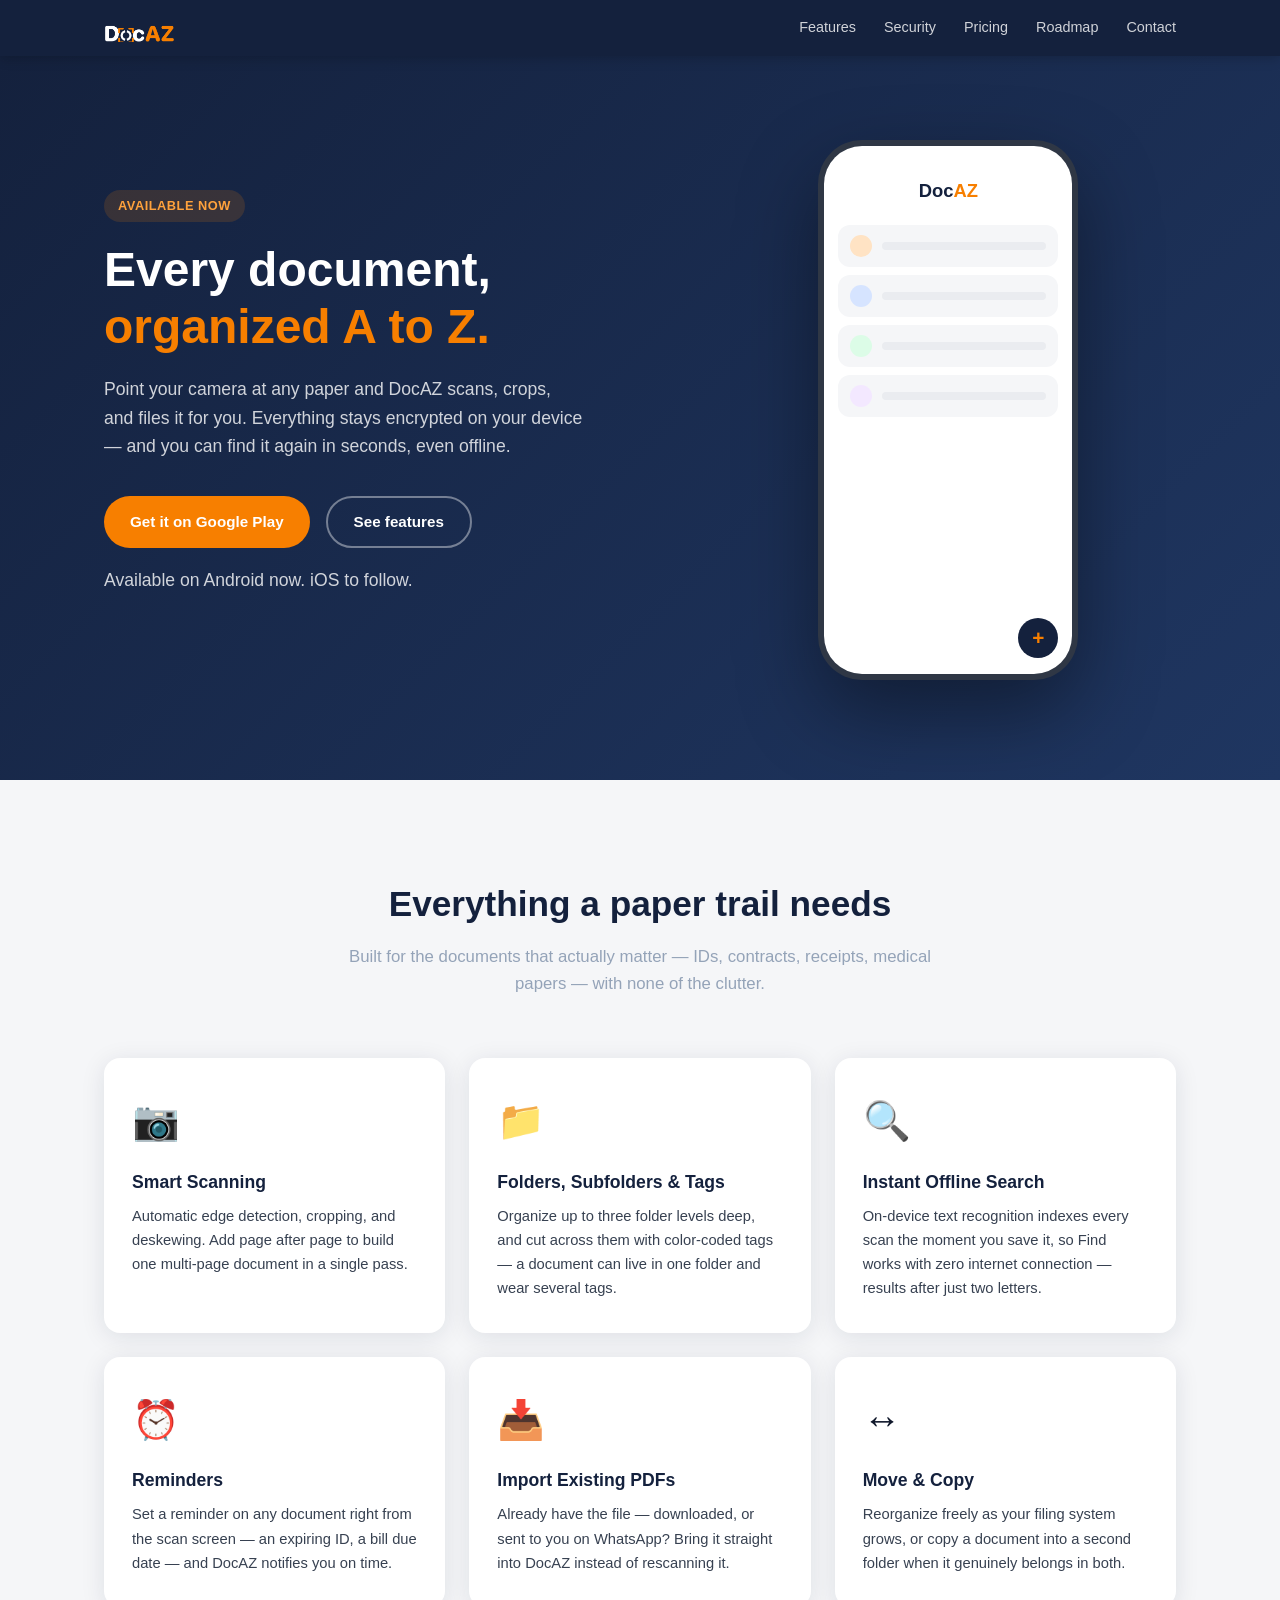
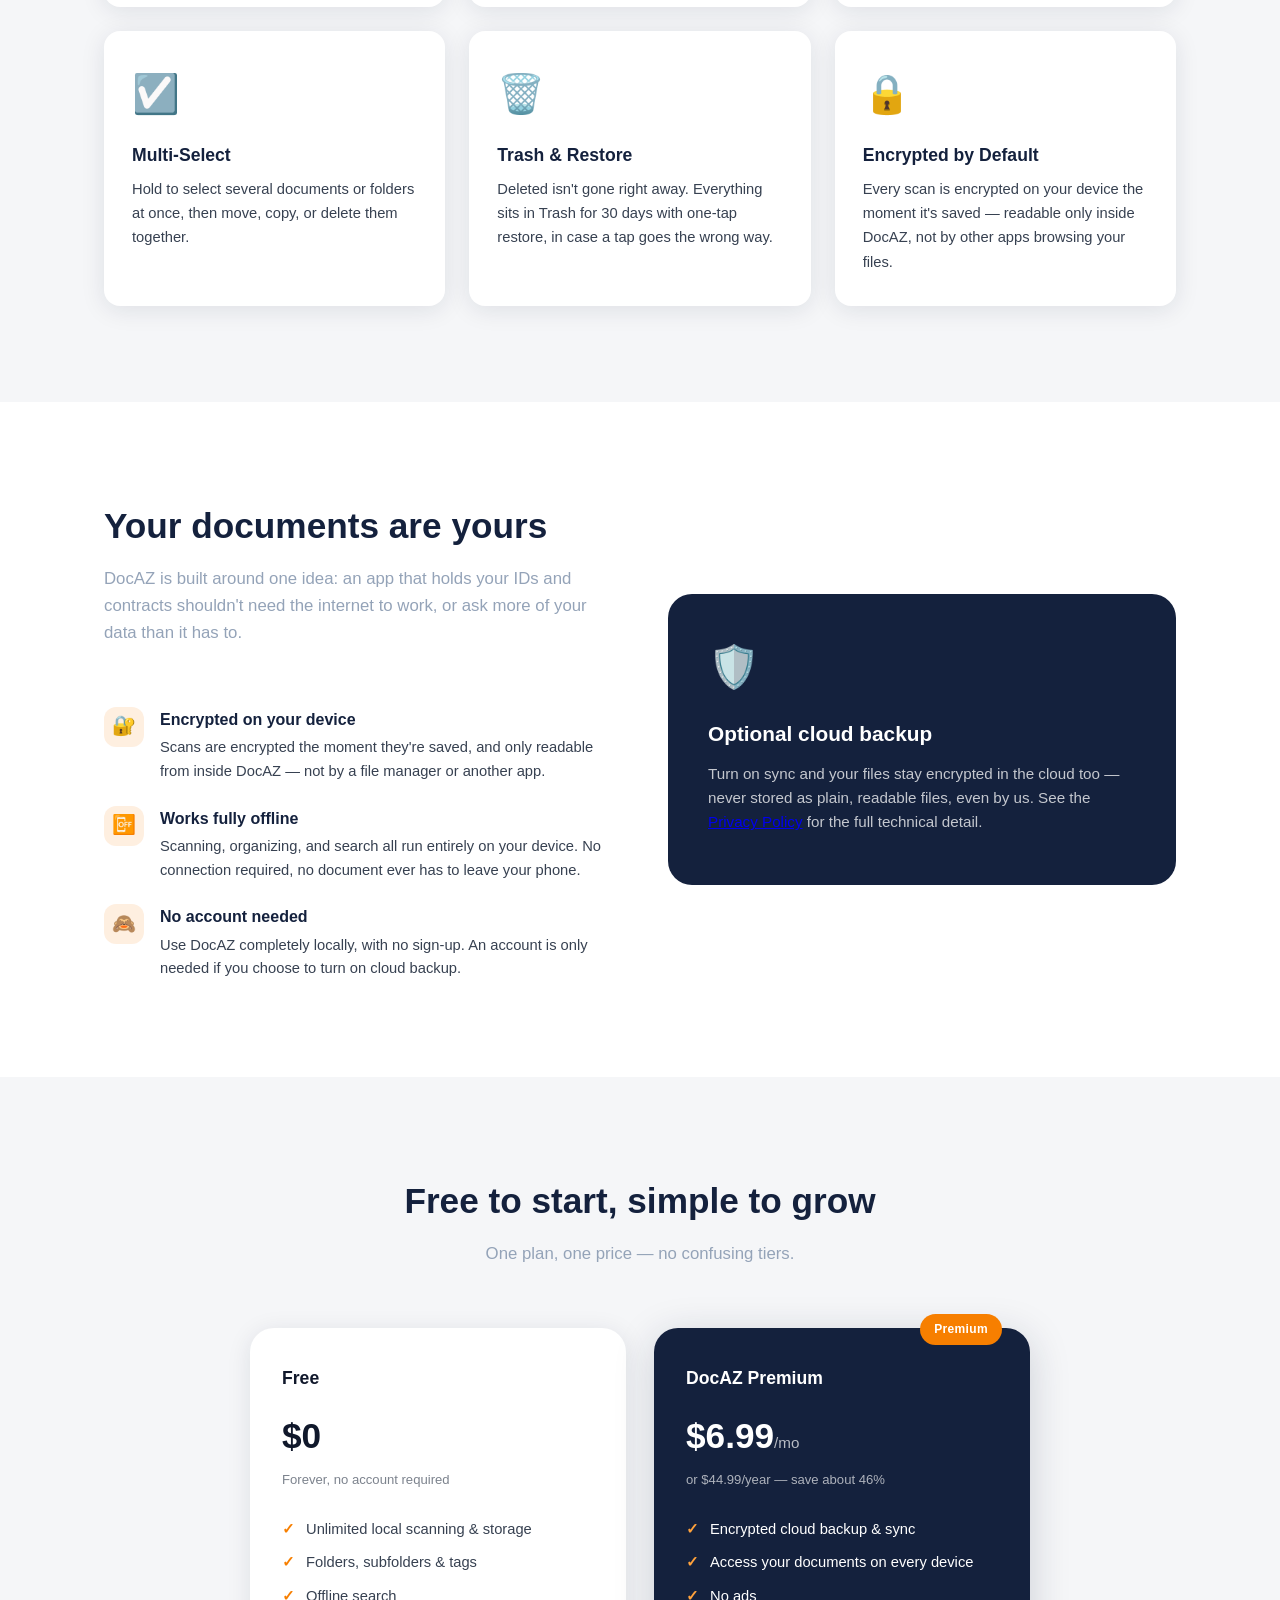
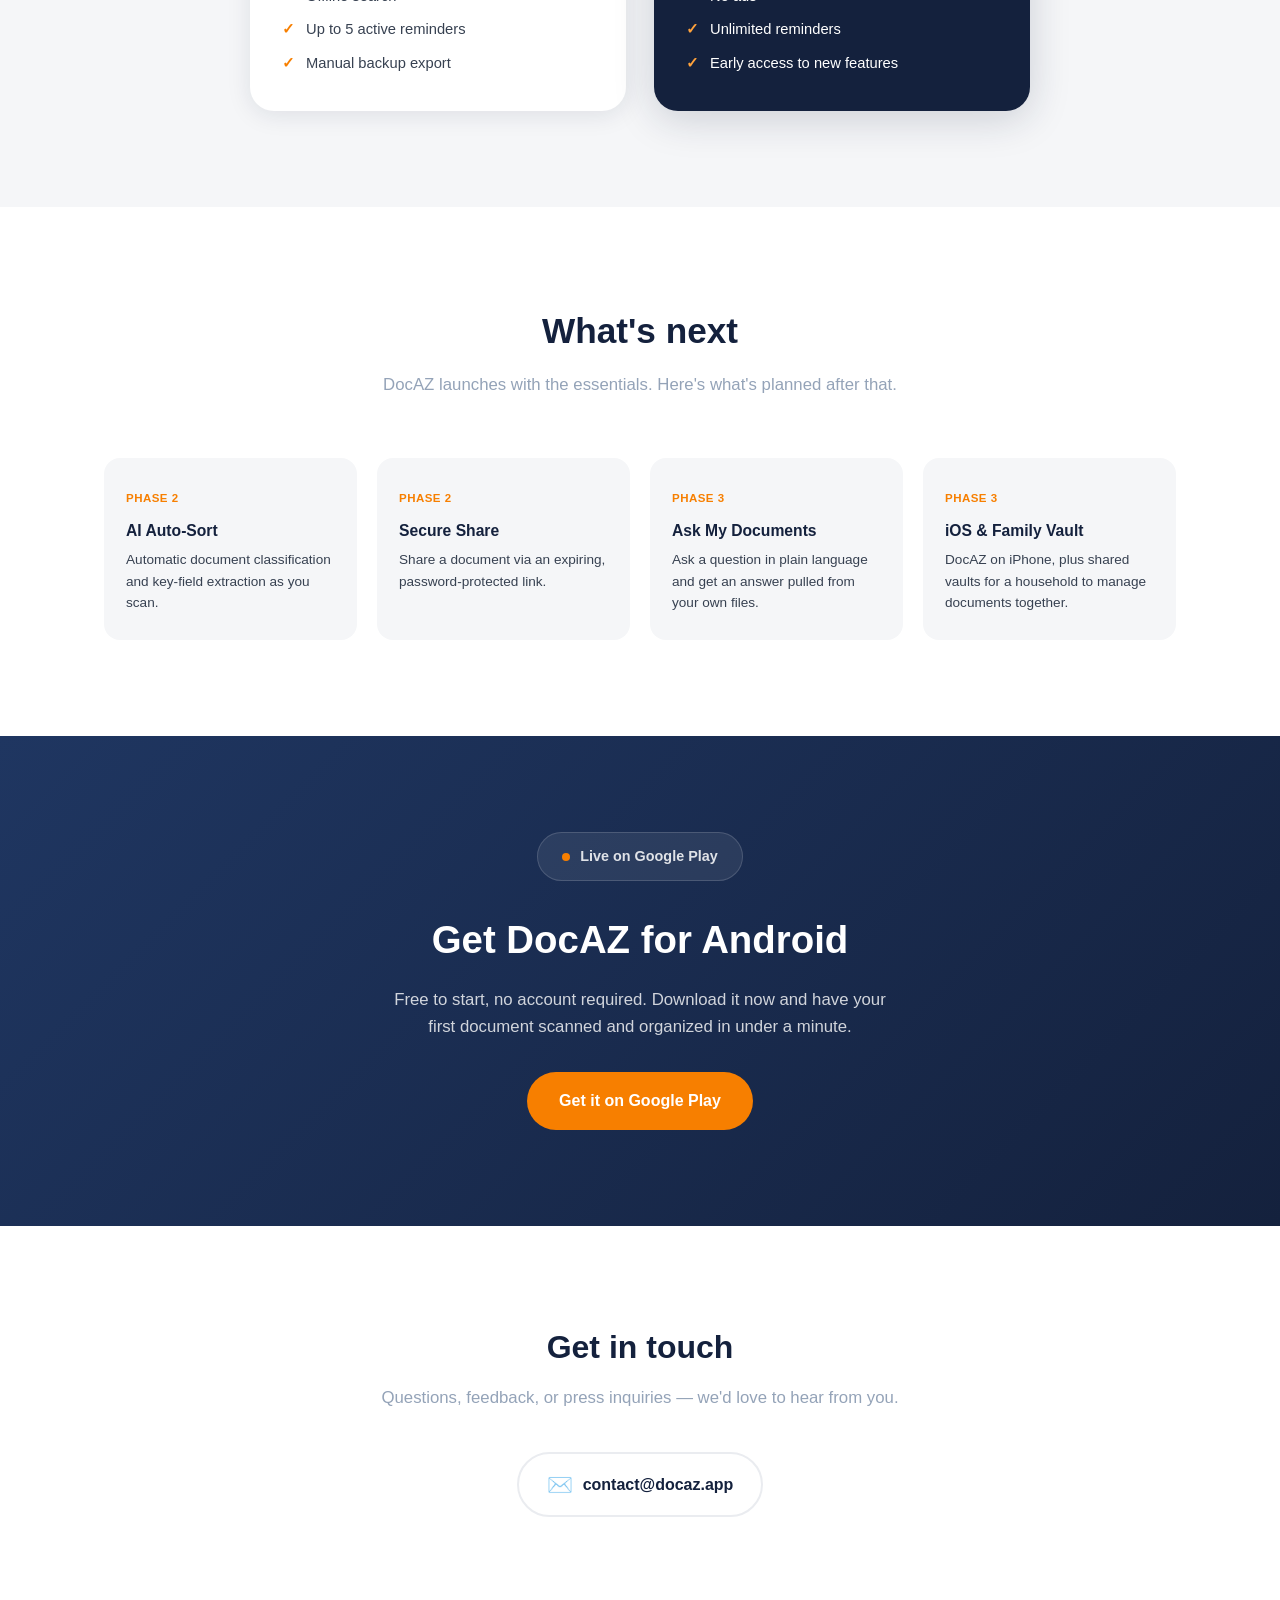
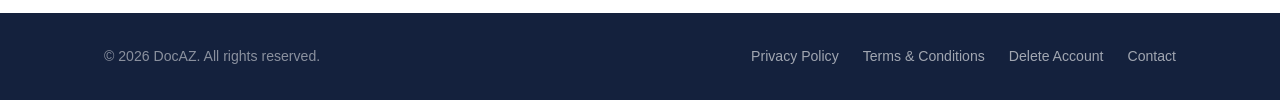
==== index.html @ 48f4feb9 "Remove "coming soon" framing now that DocAZ is on Google Play Homepage hero and download section now" ====
<!DOCTYPE html>
<html lang="en">
<head>
  <meta charset="UTF-8" />
  <meta name="viewport" content="width=device-width, initial-scale=1.0" />
  <title>DocAZ – Documents, A to Z</title>
  <meta name="description" content="DocAZ turns your phone into a document scanner. Scan, organize, and find any document in seconds — encrypted on your device, fully searchable offline." />
  <link rel="icon" href="assets/img/favicon.svg" type="image/svg+xml" />
  <link rel="icon" href="assets/img/favicon-32.png" sizes="32x32" type="image/png" />
  <link rel="icon" href="assets/img/favicon-16.png" sizes="16x16" type="image/png" />
  <link rel="apple-touch-icon" href="assets/img/apple-touch-icon.png" />
  <link rel="stylesheet" href="assets/css/style.css" />
</head>
<body>

  <!-- NAV -->
  <header class="nav">
    <div class="container nav-inner">
      <a href="/" class="nav-logo">
        <img src="assets/img/header-wordmark-white.png" alt="DocAZ" class="nav-logo-img" />
      </a>
      <nav>
        <a href="#features">Features</a>
        <a href="#security">Security</a>
        <a href="#pricing">Pricing</a>
        <a href="#roadmap">Roadmap</a>
        <a href="#contact">Contact</a>
      </nav>
    </div>
  </header>

  <!-- HERO -->
  <section class="hero">
    <div class="container hero-inner">
      <div class="hero-text">
        <span class="eyebrow">Available now</span>
        <h1>Every document, <span class="accent">organized A to Z.</span></h1>
        <p>Point your camera at any paper and DocAZ scans, crops, and files it for you. Everything stays encrypted on your device — and you can find it again in seconds, even offline.</p>
        <div class="hero-cta">
          <a href="https://play.google.com/store/apps/details?id=com.docaz.app" class="btn btn-primary">Get it on Google Play</a>
          <a href="#features" class="btn btn-outline">See features</a>
        </div>
        <p class="hero-note">Available on Android now. iOS to follow.</p>
      </div>
      <div class="hero-image">
        <div class="phone-mockup">
          <div class="phone-screen">
            <div class="ps-header">
              <span class="word"><span class="doc">Doc</span><span class="az">AZ</span></span>
            </div>
            <div class="ps-body">
              <div class="ps-card"><div class="dot" style="background:#FFE3C4"></div><div class="bar"></div></div>
              <div class="ps-card"><div class="dot" style="background:#D6E4FF"></div><div class="bar"></div></div>
              <div class="ps-card"><div class="dot" style="background:#DCFCE7"></div><div class="bar"></div></div>
              <div class="ps-card"><div class="dot" style="background:#F3E8FF"></div><div class="bar"></div></div>
              <div class="ps-fab">+</div>
            </div>
          </div>
        </div>
      </div>
    </div>
  </section>

  <!-- FEATURES -->
  <section class="features" id="features">
    <div class="container">
      <h2 class="section-title">Everything a paper trail needs</h2>
      <p class="section-sub">Built for the documents that actually matter — IDs, contracts, receipts, medical papers — with none of the clutter.</p>
      <div class="features-grid">

        <div class="feature-card">
          <div class="feature-icon">📷</div>
          <h3>Smart Scanning</h3>
          <p>Automatic edge detection, cropping, and deskewing. Add page after page to build one multi-page document in a single pass.</p>
        </div>

        <div class="feature-card">
          <div class="feature-icon">📁</div>
          <h3>Folders, Subfolders &amp; Tags</h3>
          <p>Organize up to three folder levels deep, and cut across them with color-coded tags — a document can live in one folder and wear several tags.</p>
        </div>

        <div class="feature-card">
          <div class="feature-icon">🔍</div>
          <h3>Instant Offline Search</h3>
          <p>On-device text recognition indexes every scan the moment you save it, so Find works with zero internet connection — results after just two letters.</p>
        </div>

        <div class="feature-card">
          <div class="feature-icon">⏰</div>
          <h3>Reminders</h3>
          <p>Set a reminder on any document right from the scan screen — an expiring ID, a bill due date — and DocAZ notifies you on time.</p>
        </div>

        <div class="feature-card">
          <div class="feature-icon">📥</div>
          <h3>Import Existing PDFs</h3>
          <p>Already have the file — downloaded, or sent to you on WhatsApp? Bring it straight into DocAZ instead of rescanning it.</p>
        </div>

        <div class="feature-card">
          <div class="feature-icon">↔️</div>
          <h3>Move &amp; Copy</h3>
          <p>Reorganize freely as your filing system grows, or copy a document into a second folder when it genuinely belongs in both.</p>
        </div>

        <div class="feature-card">
          <div class="feature-icon">☑️</div>
          <h3>Multi-Select</h3>
          <p>Hold to select several documents or folders at once, then move, copy, or delete them together.</p>
        </div>

        <div class="feature-card">
          <div class="feature-icon">🗑️</div>
          <h3>Trash &amp; Restore</h3>
          <p>Deleted isn't gone right away. Everything sits in Trash for 30 days with one-tap restore, in case a tap goes the wrong way.</p>
        </div>

        <div class="feature-card">
          <div class="feature-icon">🔒</div>
          <h3>Encrypted by Default</h3>
          <p>Every scan is encrypted on your device the moment it's saved — readable only inside DocAZ, not by other apps browsing your files.</p>
        </div>

      </div>
    </div>
  </section>

  <!-- SECURITY -->
  <section class="security" id="security">
    <div class="container security-inner">
      <div>
        <h2 class="section-title" style="text-align:left">Your documents are yours</h2>
        <p class="section-sub" style="text-align:left; margin-left:0">DocAZ is built around one idea: an app that holds your IDs and contracts shouldn't need the internet to work, or ask more of your data than it has to.</p>
        <ul class="security-list">
          <li>
            <div class="icon">🔐</div>
            <div>
              <h4>Encrypted on your device</h4>
              <p>Scans are encrypted the moment they're saved, and only readable from inside DocAZ — not by a file manager or another app.</p>
            </div>
          </li>
          <li>
            <div class="icon">📴</div>
            <div>
              <h4>Works fully offline</h4>
              <p>Scanning, organizing, and search all run entirely on your device. No connection required, no document ever has to leave your phone.</p>
            </div>
          </li>
          <li>
            <div class="icon">🙈</div>
            <div>
              <h4>No account needed</h4>
              <p>Use DocAZ completely locally, with no sign-up. An account is only needed if you choose to turn on cloud backup.</p>
            </div>
          </li>
        </ul>
      </div>
      <div class="security-card">
        <div class="lock">🛡️</div>
        <h3>Optional cloud backup</h3>
        <p>Turn on sync and your files stay encrypted in the cloud too — never stored as plain, readable files, even by us. See the <a href="privacy.html">Privacy Policy</a> for the full technical detail.</p>
      </div>
    </div>
  </section>

  <!-- PRICING -->
  <section class="pricing" id="pricing">
    <div class="container">
      <h2 class="section-title">Free to start, simple to grow</h2>
      <p class="section-sub">One plan, one price — no confusing tiers.</p>
      <div class="pricing-grid">

        <div class="pricing-card">
          <h3>Free</h3>
          <div class="price">$0</div>
          <p class="price-sub">Forever, no account required</p>
          <ul>
            <li>Unlimited local scanning &amp; storage</li>
            <li>Folders, subfolders &amp; tags</li>
            <li>Offline search</li>
            <li>Up to 5 active reminders</li>
            <li>Manual backup export</li>
          </ul>
        </div>

        <div class="pricing-card highlight">
          <div class="pricing-badge">Premium</div>
          <h3>DocAZ Premium</h3>
          <div class="price">$6.99<span>/mo</span></div>
          <p class="price-sub">or $44.99/year — save about 46%</p>
          <ul>
            <li>Encrypted cloud backup &amp; sync</li>
            <li>Access your documents on every device</li>
            <li>No ads</li>
            <li>Unlimited reminders</li>
            <li>Early access to new features</li>
          </ul>
        </div>

      </div>
    </div>
  </section>

  <!-- ROADMAP -->
  <section class="roadmap" id="roadmap">
    <div class="container">
      <h2 class="section-title">What's next</h2>
      <p class="section-sub">DocAZ launches with the essentials. Here's what's planned after that.</p>
      <div class="roadmap-grid">

        <div class="roadmap-card">
          <span class="phase">Phase 2</span>
          <h4>AI Auto-Sort</h4>
          <p>Automatic document classification and key-field extraction as you scan.</p>
        </div>

        <div class="roadmap-card">
          <span class="phase">Phase 2</span>
          <h4>Secure Share</h4>
          <p>Share a document via an expiring, password-protected link.</p>
        </div>

        <div class="roadmap-card">
          <span class="phase">Phase 3</span>
          <h4>Ask My Documents</h4>
          <p>Ask a question in plain language and get an answer pulled from your own files.</p>
        </div>

        <div class="roadmap-card">
          <span class="phase">Phase 3</span>
          <h4>iOS &amp; Family Vault</h4>
          <p>DocAZ on iPhone, plus shared vaults for a household to manage documents together.</p>
        </div>

      </div>
    </div>
  </section>

  <!-- DOWNLOAD / STATUS -->
  <section class="download" id="download">
    <div class="container">
      <div class="download-status"><span class="pulse"></span> Live on Google Play</div>
      <h2>Get DocAZ for Android</h2>
      <p>Free to start, no account required. Download it now and have your first document scanned and organized in under a minute.</p>
      <a href="https://play.google.com/store/apps/details?id=com.docaz.app" class="btn btn-primary btn-large">Get it on Google Play</a>
    </div>
  </section>

  <!-- CONTACT -->
  <section class="contact" id="contact">
    <div class="container contact-inner">
      <h2>Get in touch</h2>
      <p>Questions, feedback, or press inquiries — we'd love to hear from you.</p>
      <div class="contact-links">
        <a href="mailto:contact@docaz.app" class="contact-link">
          <span class="contact-icon">✉️</span>
          contact@docaz.app
        </a>
      </div>
    </div>
  </section>

  <!-- FOOTER -->
  <footer class="footer">
    <div class="container footer-inner">
      <p>&copy; 2026 DocAZ. All rights reserved.</p>
      <div class="footer-links">
        <a href="privacy.html">Privacy Policy</a>
        <a href="terms.html">Terms &amp; Conditions</a>
        <a href="delete-account.html">Delete Account</a>
        <a href="mailto:contact@docaz.app">Contact</a>
      </div>
    </div>
  </footer>

</body>
</html>
---- assets/css/style.css ----
/* ── Reset & Base ─────────────────────────────────────────────────────────── */
*, *::before, *::after { box-sizing: border-box; margin: 0; padding: 0; }

:root {
  --navy:         #14213D;
  --navy-light:   #1F3661;
  --navy-900:     #0B1424;
  --orange:       #F77F00;
  --orange-light: #FFA23C;
  --white:        #FFFFFF;
  --gray-50:      #F5F6F8;
  --gray-100:     #EAECF0;
  --gray-400:     #94A3B8;
  --gray-700:     #374151;
  --text:         #10182B;
  --radius:       16px;
  --radius-lg:    24px;
  --shadow:       0 4px 24px rgba(20,33,61,.10);
  --shadow-lg:    0 8px 40px rgba(20,33,61,.18);
}

html { scroll-behavior: smooth; }

body {
  font-family: -apple-system, BlinkMacSystemFont, 'Segoe UI', Roboto, sans-serif;
  color: var(--text);
  background: var(--white);
  line-height: 1.6;
}

.container { max-width: 1120px; margin: 0 auto; padding: 0 24px; }

/* ── Nav ──────────────────────────────────────────────────────────────────── */
.nav {
  position: sticky; top: 0; z-index: 100;
  background: var(--navy);
  box-shadow: 0 2px 12px rgba(0,0,0,.2);
}
.nav-inner {
  display: flex; align-items: center; justify-content: space-between;
  padding: 14px 24px;
}
.nav-logo { display: flex; align-items: center; text-decoration: none; }
.nav-logo-img { height: 28px; width: auto; display: block; }
.nav nav { display: flex; gap: 28px; align-items: center; }
.nav nav a {
  color: rgba(255,255,255,.8);
  text-decoration: none; font-size: .9rem; font-weight: 500;
  transition: color .2s;
}
.nav nav a:hover { color: var(--orange-light); }

/* ── Buttons ──────────────────────────────────────────────────────────────── */
.btn {
  display: inline-flex; align-items: center; gap: 8px;
  padding: 12px 26px; border-radius: 999px;
  font-size: .95rem; font-weight: 600;
  text-decoration: none; cursor: pointer;
  transition: transform .15s, box-shadow .15s;
  border: none;
}
.btn:hover { transform: translateY(-2px); box-shadow: var(--shadow-lg); }

.btn-primary { background: var(--orange); color: var(--white); }
.btn-primary:hover { background: var(--orange-light); }

.btn-outline {
  background: transparent; color: var(--white);
  border: 2px solid rgba(255,255,255,.4);
}
.btn-outline:hover { border-color: var(--white); }

.btn-large { padding: 16px 32px; font-size: 1rem; }

/* ── Hero ─────────────────────────────────────────────────────────────────── */
.hero {
  background: linear-gradient(135deg, var(--navy) 0%, var(--navy-light) 100%);
  padding: 84px 0 100px;
  overflow: hidden;
}
.hero-inner {
  display: grid; grid-template-columns: 1.1fr 0.9fr;
  gap: 60px; align-items: center;
}
.eyebrow {
  display: inline-block;
  background: rgba(247,127,0,.15);
  color: var(--orange-light);
  font-size: .8rem; font-weight: 700;
  letter-spacing: .04em; text-transform: uppercase;
  padding: 6px 14px; border-radius: 999px;
  margin-bottom: 20px;
}
.hero-text { color: var(--white); }
.hero-text h1 { font-size: 3rem; line-height: 1.18; margin-bottom: 20px; font-weight: 800; }
.hero-text .accent { color: var(--orange); }
.hero-text p { font-size: 1.1rem; color: rgba(255,255,255,.8); margin-bottom: 36px; max-width: 480px; }
.hero-cta { display: flex; gap: 16px; flex-wrap: wrap; }
.hero-note { margin-top: 18px; font-size: .85rem; color: rgba(255,255,255,.55); }

/* Phone mockup */
.hero-image { display: flex; justify-content: center; }
.phone-mockup {
  width: 260px; height: 540px;
  background: var(--navy-900);
  border-radius: 44px;
  border: 6px solid rgba(255,255,255,.15);
  box-shadow: 0 32px 80px rgba(0,0,0,.4), inset 0 0 0 1px rgba(255,255,255,.05);
  display: flex; align-items: center; justify-content: center;
  position: relative;
}
.phone-mockup::before {
  content: ''; position: absolute; top: 16px;
  width: 70px; height: 6px;
  background: rgba(255,255,255,.2); border-radius: 3px;
}
.phone-screen {
  width: 100%; height: 100%;
  border-radius: 38px;
  overflow: hidden;
  display: flex; flex-direction: column;
  background: var(--white);
}
.phone-screen .ps-header {
  padding: 30px 16px 12px;
  display: flex; align-items: center; justify-content: center;
}
.phone-screen .ps-header .word { font-size: 1.15rem; font-weight: 800; }
.phone-screen .ps-header .doc { color: var(--navy); }
.phone-screen .ps-header .az { color: var(--orange); }
.phone-screen .ps-body { flex: 1; padding: 8px 14px 16px; display: flex; flex-direction: column; gap: 8px; }
.ps-card {
  background: var(--gray-50);
  border-radius: 12px;
  padding: 10px 12px;
  display: flex; align-items: center; gap: 10px;
}
.ps-card .dot { width: 22px; height: 22px; border-radius: 999px; flex-shrink: 0; }
.ps-card .bar { flex: 1; height: 8px; border-radius: 999px; background: var(--gray-100); }
.ps-fab {
  align-self: flex-end;
  width: 40px; height: 40px; border-radius: 999px;
  background: var(--navy);
  color: var(--orange);
  display: flex; align-items: center; justify-content: center;
  font-size: 1.3rem; font-weight: 700;
  margin-top: auto;
}

/* ── Section headings ─────────────────────────────────────────────────────── */
.section-title { font-size: 2.2rem; font-weight: 800; text-align: center; color: var(--navy); margin-bottom: 12px; }
.section-sub { text-align: center; color: var(--gray-400); font-size: 1.05rem; margin-bottom: 60px; max-width: 620px; margin-left: auto; margin-right: auto; }

/* ── Features ─────────────────────────────────────────────────────────────── */
.features { padding: 96px 0; background: var(--gray-50); }
.features-grid {
  display: grid;
  grid-template-columns: repeat(3, 1fr);
  gap: 24px;
}
.feature-card {
  background: var(--white);
  border-radius: var(--radius);
  padding: 32px 28px;
  box-shadow: var(--shadow);
  transition: transform .2s, box-shadow .2s;
}
.feature-card:hover { transform: translateY(-4px); box-shadow: var(--shadow-lg); }
.feature-icon { font-size: 2.4rem; margin-bottom: 16px; }
.feature-card h3 { font-size: 1.1rem; font-weight: 700; color: var(--navy); margin-bottom: 8px; }
.feature-card p { font-size: .92rem; color: var(--gray-700); line-height: 1.65; }

/* ── Security ─────────────────────────────────────────────────────────────── */
.security { padding: 96px 0; background: var(--white); }
.security-inner {
  display: grid; grid-template-columns: 1fr 1fr; gap: 56px; align-items: center;
}
.security-list { list-style: none; display: flex; flex-direction: column; gap: 22px; }
.security-list li { display: flex; gap: 16px; align-items: flex-start; }
.security-list .icon {
  width: 40px; height: 40px; flex-shrink: 0; border-radius: 12px;
  background: rgba(247,127,0,.12); color: var(--orange);
  display: flex; align-items: center; justify-content: center; font-size: 1.2rem;
}
.security-list h4 { font-size: 1rem; font-weight: 700; color: var(--navy); margin-bottom: 4px; }
.security-list p { font-size: .92rem; color: var(--gray-700); }
.security-card {
  background: var(--navy);
  border-radius: var(--radius-lg);
  padding: 40px;
  color: var(--white);
}
.security-card .lock { font-size: 2.6rem; margin-bottom: 16px; }
.security-card h3 { font-size: 1.3rem; font-weight: 800; margin-bottom: 12px; }
.security-card p { color: rgba(255,255,255,.75); font-size: .95rem; margin-bottom: 10px; }
.security-card .note { font-size: .8rem; color: rgba(255,255,255,.5); margin-top: 16px; }

/* ── Pricing ──────────────────────────────────────────────────────────────── */
.pricing { padding: 96px 0; background: var(--gray-50); }
.pricing-grid {
  display: grid; grid-template-columns: 1fr 1fr; gap: 28px;
  max-width: 780px; margin: 0 auto;
}
.pricing-card {
  background: var(--white); border-radius: var(--radius-lg);
  padding: 36px 32px; box-shadow: var(--shadow);
  display: flex; flex-direction: column;
}
.pricing-card.highlight {
  background: var(--navy); color: var(--white); box-shadow: var(--shadow-lg);
  position: relative;
}
.pricing-badge {
  position: absolute; top: -14px; right: 28px;
  background: var(--orange); color: var(--white);
  font-size: .75rem; font-weight: 700; letter-spacing: .03em;
  padding: 6px 14px; border-radius: 999px;
}
.pricing-card h3 { font-size: 1.1rem; font-weight: 700; margin-bottom: 4px; }
.pricing-card .price { font-size: 2.2rem; font-weight: 800; margin: 12px 0 4px; }
.pricing-card .price span { font-size: .95rem; font-weight: 500; opacity: .7; }
.pricing-card .price-sub { font-size: .82rem; opacity: .65; margin-bottom: 20px; }
.pricing-card ul { list-style: none; display: flex; flex-direction: column; gap: 10px; margin-top: 8px; }
.pricing-card li { font-size: .92rem; padding-left: 24px; position: relative; }
.pricing-card li::before { content: "✓"; position: absolute; left: 0; color: var(--orange); font-weight: 700; }
.pricing-card.highlight li::before { color: var(--orange-light); }
.pricing-card:not(.highlight) p, .pricing-card:not(.highlight) li { color: var(--gray-700); }

/* ── Roadmap ──────────────────────────────────────────────────────────────── */
.roadmap { padding: 96px 0; background: var(--white); }
.roadmap-grid { display: grid; grid-template-columns: repeat(4, 1fr); gap: 20px; }
.roadmap-card {
  background: var(--gray-50); border-radius: var(--radius);
  padding: 26px 22px;
}
.roadmap-card .phase {
  display: inline-block; font-size: .72rem; font-weight: 700;
  color: var(--orange); text-transform: uppercase; letter-spacing: .04em;
  margin-bottom: 10px;
}
.roadmap-card h4 { font-size: .98rem; font-weight: 700; color: var(--navy); margin-bottom: 6px; }
.roadmap-card p { font-size: .85rem; color: var(--gray-700); }

/* ── Download ─────────────────────────────────────────────────────────────── */
.download {
  background: linear-gradient(135deg, var(--navy-light) 0%, var(--navy) 100%);
  padding: 96px 0;
  text-align: center;
}
.download h2 { font-size: 2.4rem; font-weight: 800; margin-bottom: 16px; color: var(--white); }
.download p { font-size: 1.05rem; color: rgba(255,255,255,.8); margin-bottom: 32px; max-width: 520px; margin-left: auto; margin-right: auto; }
.download-status {
  display: inline-flex; align-items: center; gap: 10px;
  background: rgba(255,255,255,.08);
  border: 1px solid rgba(255,255,255,.15);
  padding: 12px 24px; border-radius: 999px;
  color: rgba(255,255,255,.85); font-size: .9rem; font-weight: 600;
  margin-bottom: 28px;
}
.download-status .pulse {
  width: 8px; height: 8px; border-radius: 999px; background: var(--orange);
}

/* ── Contact ──────────────────────────────────────────────────────────────── */
.contact { padding: 96px 0; }
.contact-inner { text-align: center; }
.contact-inner h2 { font-size: 2rem; font-weight: 800; color: var(--navy); margin-bottom: 12px; }
.contact-inner p { color: var(--gray-400); margin-bottom: 40px; font-size: 1.05rem; }
.contact-links { display: flex; gap: 32px; justify-content: center; flex-wrap: wrap; }
.contact-link {
  display: flex; align-items: center; gap: 10px;
  font-size: 1rem; font-weight: 600; color: var(--navy);
  text-decoration: none; padding: 14px 28px;
  border: 2px solid var(--gray-100); border-radius: 999px;
  transition: border-color .2s, color .2s;
}
.contact-link:hover { border-color: var(--orange); color: var(--orange); }
.contact-icon { font-size: 1.3rem; }

/* ── Footer ───────────────────────────────────────────────────────────────── */
.footer { background: var(--navy); padding: 32px 0; }
.footer-inner {
  display: flex; align-items: center; justify-content: space-between;
  flex-wrap: wrap; gap: 12px;
}
.footer p { color: rgba(255,255,255,.5); font-size: .88rem; }
.footer-links { display: flex; gap: 24px; }
.footer-links a { color: rgba(255,255,255,.6); text-decoration: none; font-size: .88rem; transition: color .2s; }
.footer-links a:hover { color: var(--orange-light); }

/* ── Pages (privacy, terms) ───────────────────────────────────────────────── */
.page-hero {
  background: var(--navy);
  padding: 64px 0 48px;
  color: var(--white);
}
.page-hero h1 { font-size: 2.4rem; font-weight: 800; }
.page-hero p { color: rgba(255,255,255,.7); margin-top: 8px; }

.page-content { padding: 64px 0 96px; }
.page-content h2 { font-size: 1.3rem; font-weight: 700; color: var(--navy); margin: 36px 0 10px; }
.page-content h2:first-child { margin-top: 0; }
.page-content p, .page-content li { color: var(--gray-700); line-height: 1.8; margin-bottom: 10px; }
.page-content ul { padding-left: 24px; }
.page-content a { color: var(--orange); }
.draft-notice {
  background: rgba(247,127,0,.1);
  border: 1px solid rgba(247,127,0,.3);
  border-radius: var(--radius);
  padding: 16px 20px;
  font-size: .88rem;
  color: var(--gray-700);
  margin-bottom: 32px;
}

/* ── Responsive ───────────────────────────────────────────────────────────── */
@media (max-width: 900px) {
  .hero-inner { grid-template-columns: 1fr; text-align: center; }
  .hero-text h1 { font-size: 2.2rem; }
  .hero-text p { margin-left: auto; margin-right: auto; }
  .hero-cta { justify-content: center; }
  .hero-image { display: none; }
  .features-grid { grid-template-columns: repeat(2, 1fr); }
  .security-inner { grid-template-columns: 1fr; }
  .security-card { order: -1; }
  .pricing-grid { grid-template-columns: 1fr; }
  .roadmap-grid { grid-template-columns: repeat(2, 1fr); }
}

@media (max-width: 600px) {
  .nav nav { display: none; }
  .features-grid { grid-template-columns: 1fr; }
  .roadmap-grid { grid-template-columns: 1fr; }
  .hero-text h1 { font-size: 1.9rem; }
  .footer-inner { flex-direction: column; text-align: center; }
  .section-title { font-size: 1.7rem; }
}
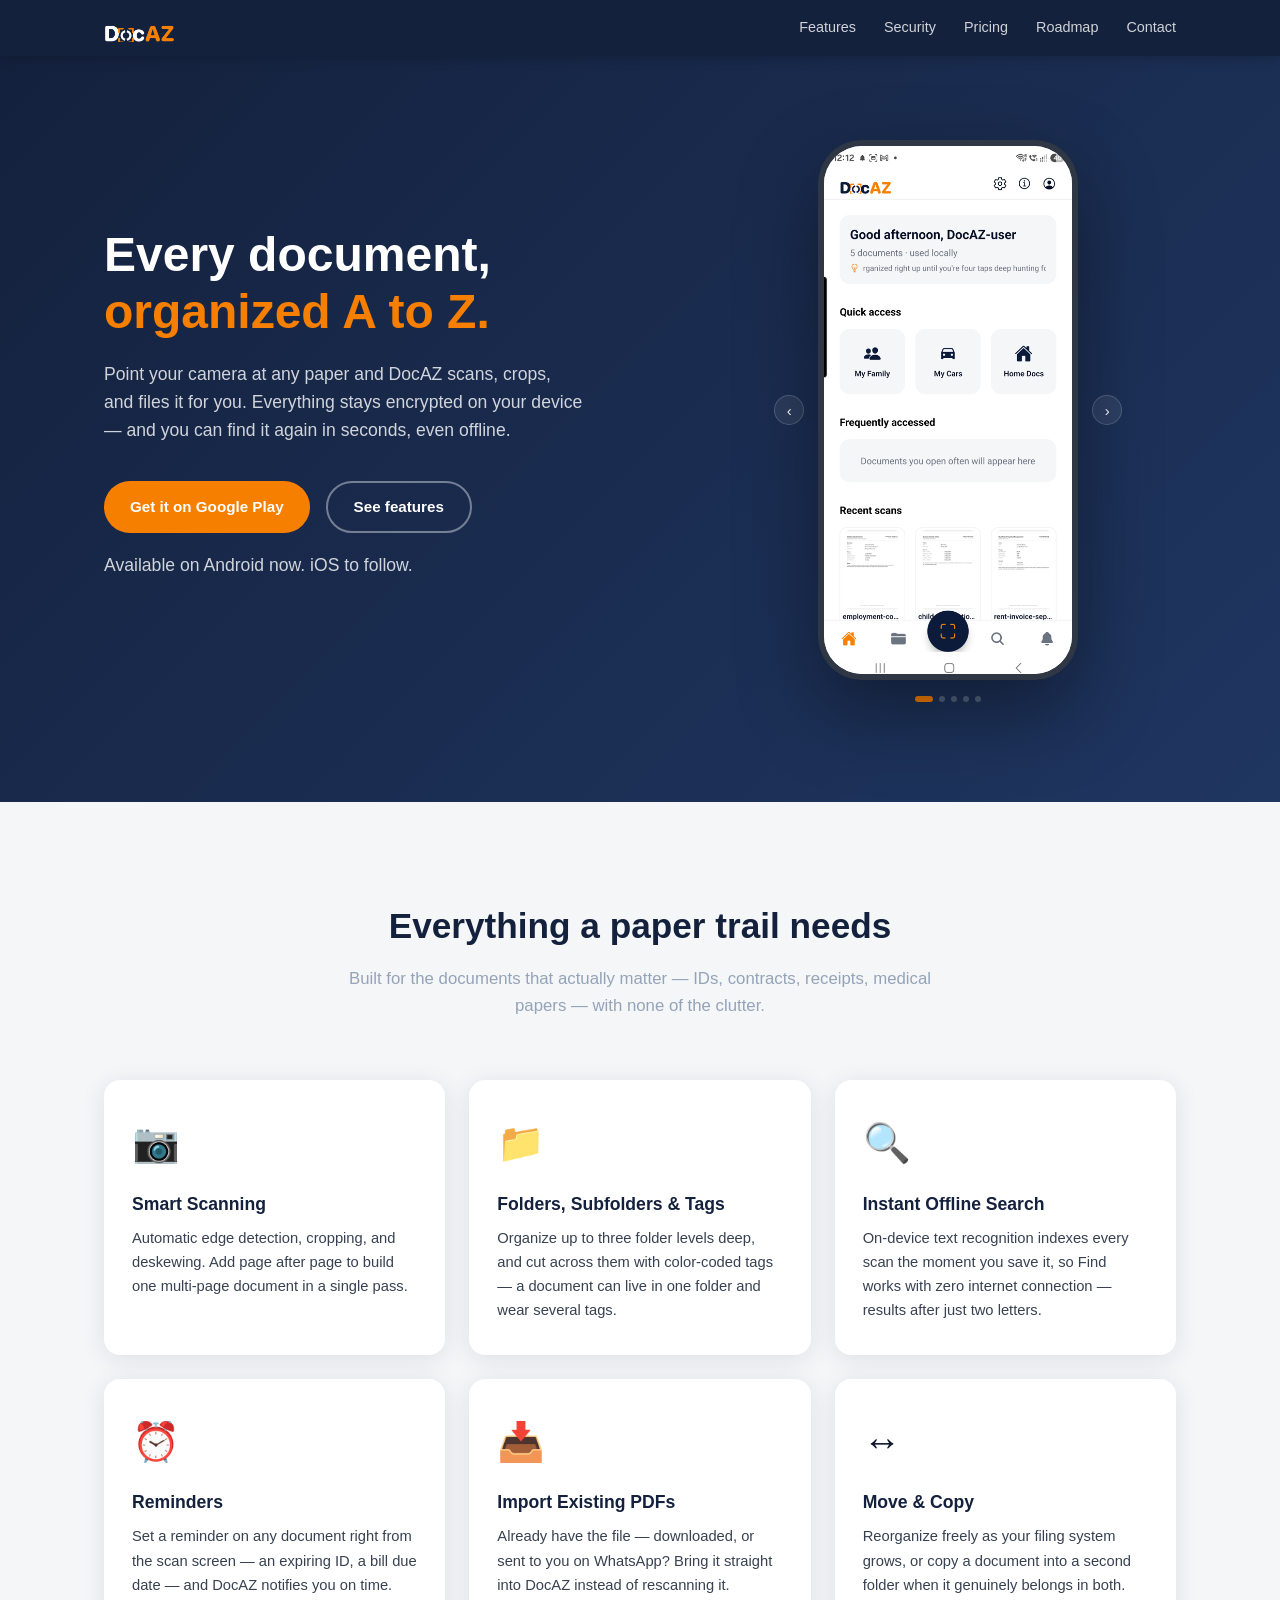
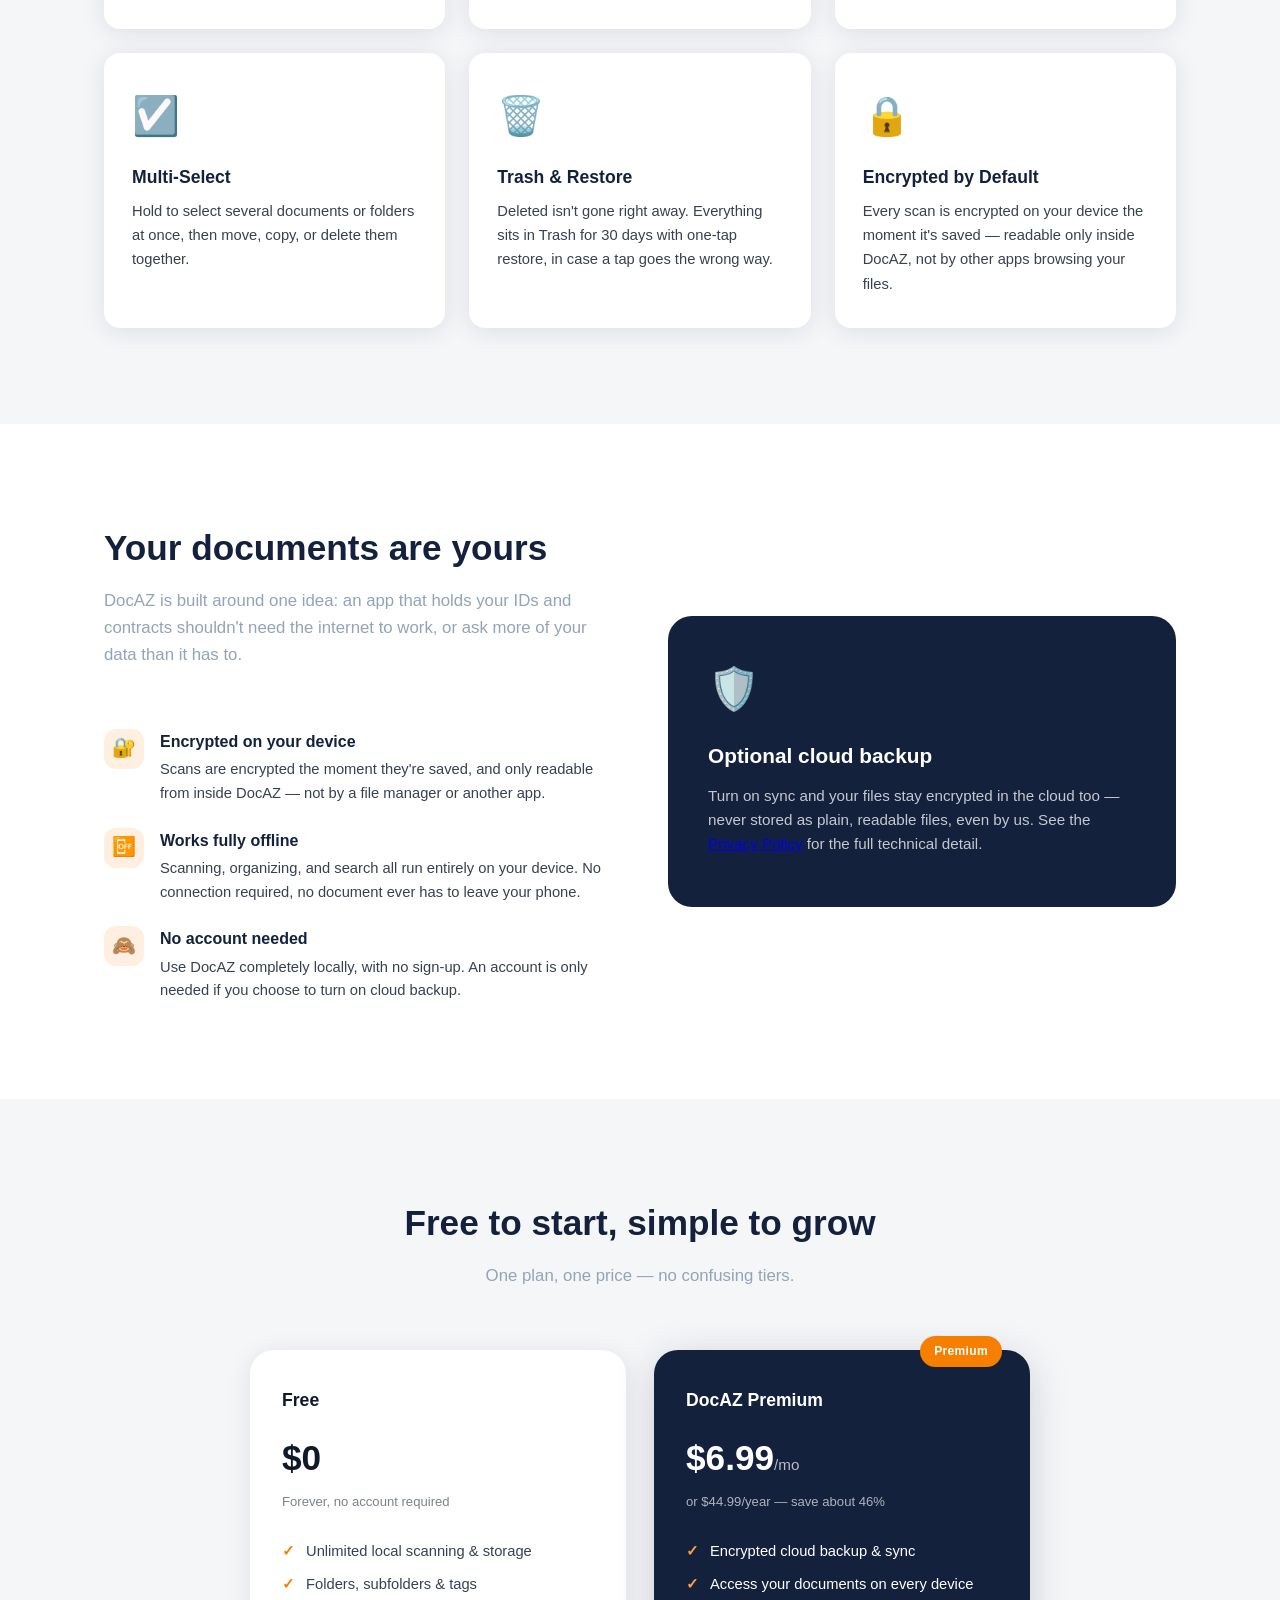
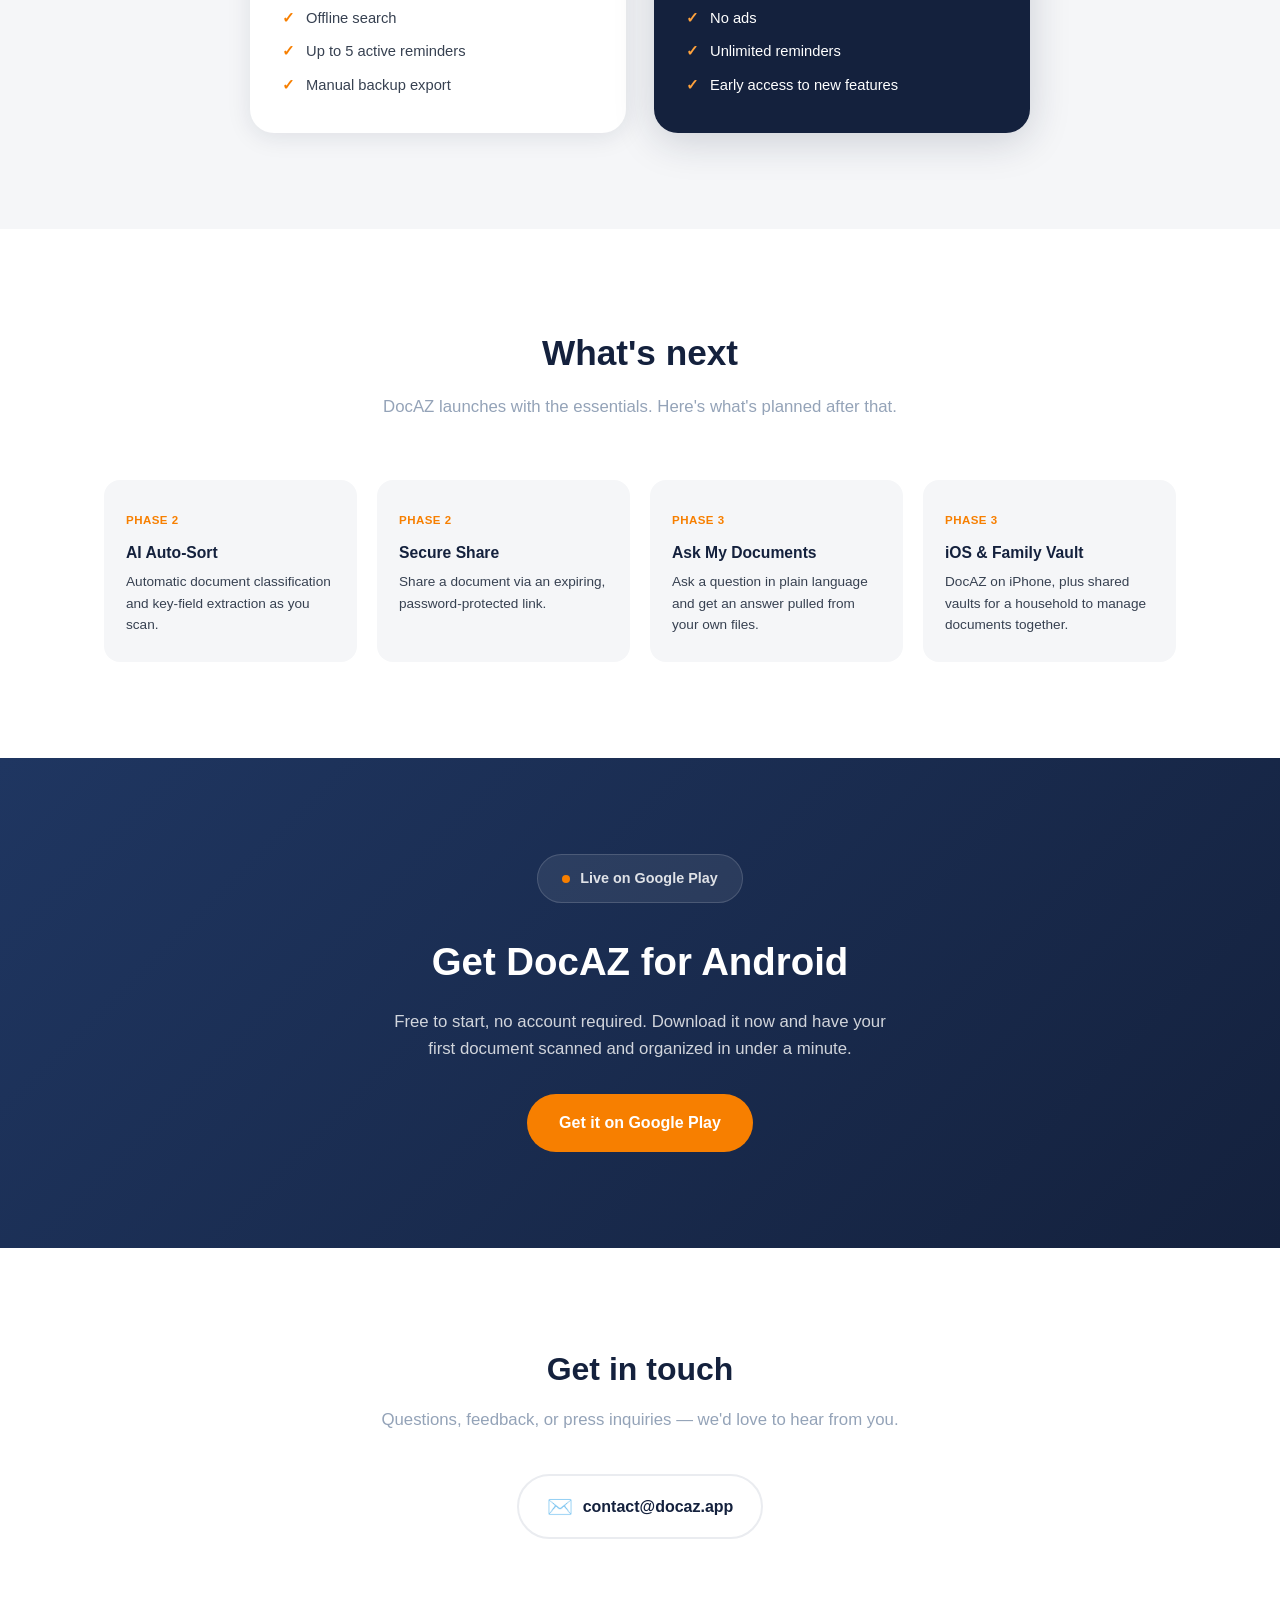
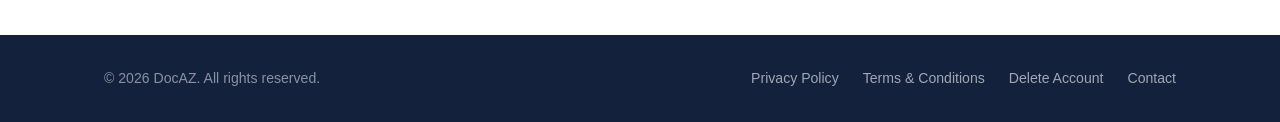
==== commit 46139af1: "Replace hero's fake phone mockup with a live reel of real app screenshots The placeholder mockup (co" ====
--- a/index.html
+++ b/index.html
@@ -33,7 +33,6 @@
   <section class="hero">
     <div class="container hero-inner">
       <div class="hero-text">
-        <span class="eyebrow">Available now</span>
         <h1>Every document, <span class="accent">organized A to Z.</span></h1>
         <p>Point your camera at any paper and DocAZ scans, crops, and files it for you. Everything stays encrypted on your device — and you can find it again in seconds, even offline.</p>
         <div class="hero-cta">
@@ -43,20 +42,20 @@
         <p class="hero-note">Available on Android now. iOS to follow.</p>
       </div>
       <div class="hero-image">
-        <div class="phone-mockup">
-          <div class="phone-screen">
-            <div class="ps-header">
-              <span class="word"><span class="doc">Doc</span><span class="az">AZ</span></span>
-            </div>
-            <div class="ps-body">
-              <div class="ps-card"><div class="dot" style="background:#FFE3C4"></div><div class="bar"></div></div>
-              <div class="ps-card"><div class="dot" style="background:#D6E4FF"></div><div class="bar"></div></div>
-              <div class="ps-card"><div class="dot" style="background:#DCFCE7"></div><div class="bar"></div></div>
-              <div class="ps-card"><div class="dot" style="background:#F3E8FF"></div><div class="bar"></div></div>
-              <div class="ps-fab">+</div>
+        <div class="reel">
+          <button class="reel-scrub prev" id="reelPrev" aria-label="Previous screen" type="button">‹</button>
+          <div class="phone-mockup">
+            <div class="phone-screen" id="reelScreen">
+              <img class="on" data-i="0" src="assets/img/screens/home.png" alt="DocAZ Home screen">
+              <img data-i="1" src="assets/img/screens/scan.jpg" alt="DocAZ scanning a document">
+              <img data-i="2" src="assets/img/screens/save.png" alt="DocAZ save document screen">
+              <img data-i="3" src="assets/img/screens/folders.png" alt="DocAZ folders screen">
+              <img data-i="4" src="assets/img/screens/reminders.png" alt="DocAZ reminders screen">
             </div>
           </div>
-        </div>
+          <button class="reel-scrub next" id="reelNext" aria-label="Next screen" type="button">›</button>
+        </div>
+        <div class="reel-dots" id="reelDots"></div>
       </div>
     </div>
   </section>
@@ -274,5 +273,6 @@
     </div>
   </footer>
 
+  <script src="assets/js/hero-reel.js"></script>
 </body>
 </html>
--- a/assets/css/style.css
+++ b/assets/css/style.css
@@ -98,8 +98,16 @@
 .hero-cta { display: flex; gap: 16px; flex-wrap: wrap; }
 .hero-note { margin-top: 18px; font-size: .85rem; color: rgba(255,255,255,.55); }
 
-/* Phone mockup */
-.hero-image { display: flex; justify-content: center; }
+/* Phone mockup: live reel of real app screenshots */
+.hero-image { display: flex; flex-direction: column; align-items: center; gap: 16px; }
+.reel { display: flex; align-items: center; gap: 14px; }
+.reel-scrub {
+  width: 30px; height: 30px; border-radius: 999px; flex: none; cursor: pointer;
+  background: rgba(255,255,255,.08); border: 1px solid rgba(255,255,255,.18);
+  color: var(--white); font-size: 15px; display: flex; align-items: center; justify-content: center;
+  transition: background .15s;
+}
+.reel-scrub:hover { background: rgba(255,255,255,.16); }
 .phone-mockup {
   width: 260px; height: 540px;
   background: var(--navy-900);
@@ -110,7 +118,7 @@
   position: relative;
 }
 .phone-mockup::before {
-  content: ''; position: absolute; top: 16px;
+  content: ''; position: absolute; top: 16px; left: 50%; transform: translateX(-50%); z-index: 2;
   width: 70px; height: 6px;
   background: rgba(255,255,255,.2); border-radius: 3px;
 }
@@ -118,34 +126,21 @@
   width: 100%; height: 100%;
   border-radius: 38px;
   overflow: hidden;
-  display: flex; flex-direction: column;
+  position: relative;
   background: var(--white);
 }
-.phone-screen .ps-header {
-  padding: 30px 16px 12px;
-  display: flex; align-items: center; justify-content: center;
-}
-.phone-screen .ps-header .word { font-size: 1.15rem; font-weight: 800; }
-.phone-screen .ps-header .doc { color: var(--navy); }
-.phone-screen .ps-header .az { color: var(--orange); }
-.phone-screen .ps-body { flex: 1; padding: 8px 14px 16px; display: flex; flex-direction: column; gap: 8px; }
-.ps-card {
-  background: var(--gray-50);
-  border-radius: 12px;
-  padding: 10px 12px;
-  display: flex; align-items: center; gap: 10px;
-}
-.ps-card .dot { width: 22px; height: 22px; border-radius: 999px; flex-shrink: 0; }
-.ps-card .bar { flex: 1; height: 8px; border-radius: 999px; background: var(--gray-100); }
-.ps-fab {
-  align-self: flex-end;
-  width: 40px; height: 40px; border-radius: 999px;
-  background: var(--navy);
-  color: var(--orange);
-  display: flex; align-items: center; justify-content: center;
-  font-size: 1.3rem; font-weight: 700;
-  margin-top: auto;
-}
+.phone-screen img {
+  position: absolute; inset: 0; width: 100%; height: 100%;
+  object-fit: cover; object-position: top center;
+  opacity: 0; transition: opacity .5s ease;
+}
+.phone-screen img.on { opacity: 1; }
+.reel-dots { display: flex; gap: 6px; }
+.reel-dot {
+  width: 6px; height: 6px; border-radius: 999px; border: none; cursor: pointer; padding: 0;
+  background: rgba(255,255,255,.25);
+}
+.reel-dot.active { background: var(--orange); width: 18px; transition: width .2s ease; }
 
 /* ── Section headings ─────────────────────────────────────────────────────── */
 .section-title { font-size: 2.2rem; font-weight: 800; text-align: center; color: var(--navy); margin-bottom: 12px; }
@@ -319,7 +314,8 @@
   .hero-text h1 { font-size: 2.2rem; }
   .hero-text p { margin-left: auto; margin-right: auto; }
   .hero-cta { justify-content: center; }
-  .hero-image { display: none; }
+  .hero-image { margin-top: 12px; }
+  .phone-mockup { width: 220px; height: 458px; }
   .features-grid { grid-template-columns: repeat(2, 1fr); }
   .security-inner { grid-template-columns: 1fr; }
   .security-card { order: -1; }
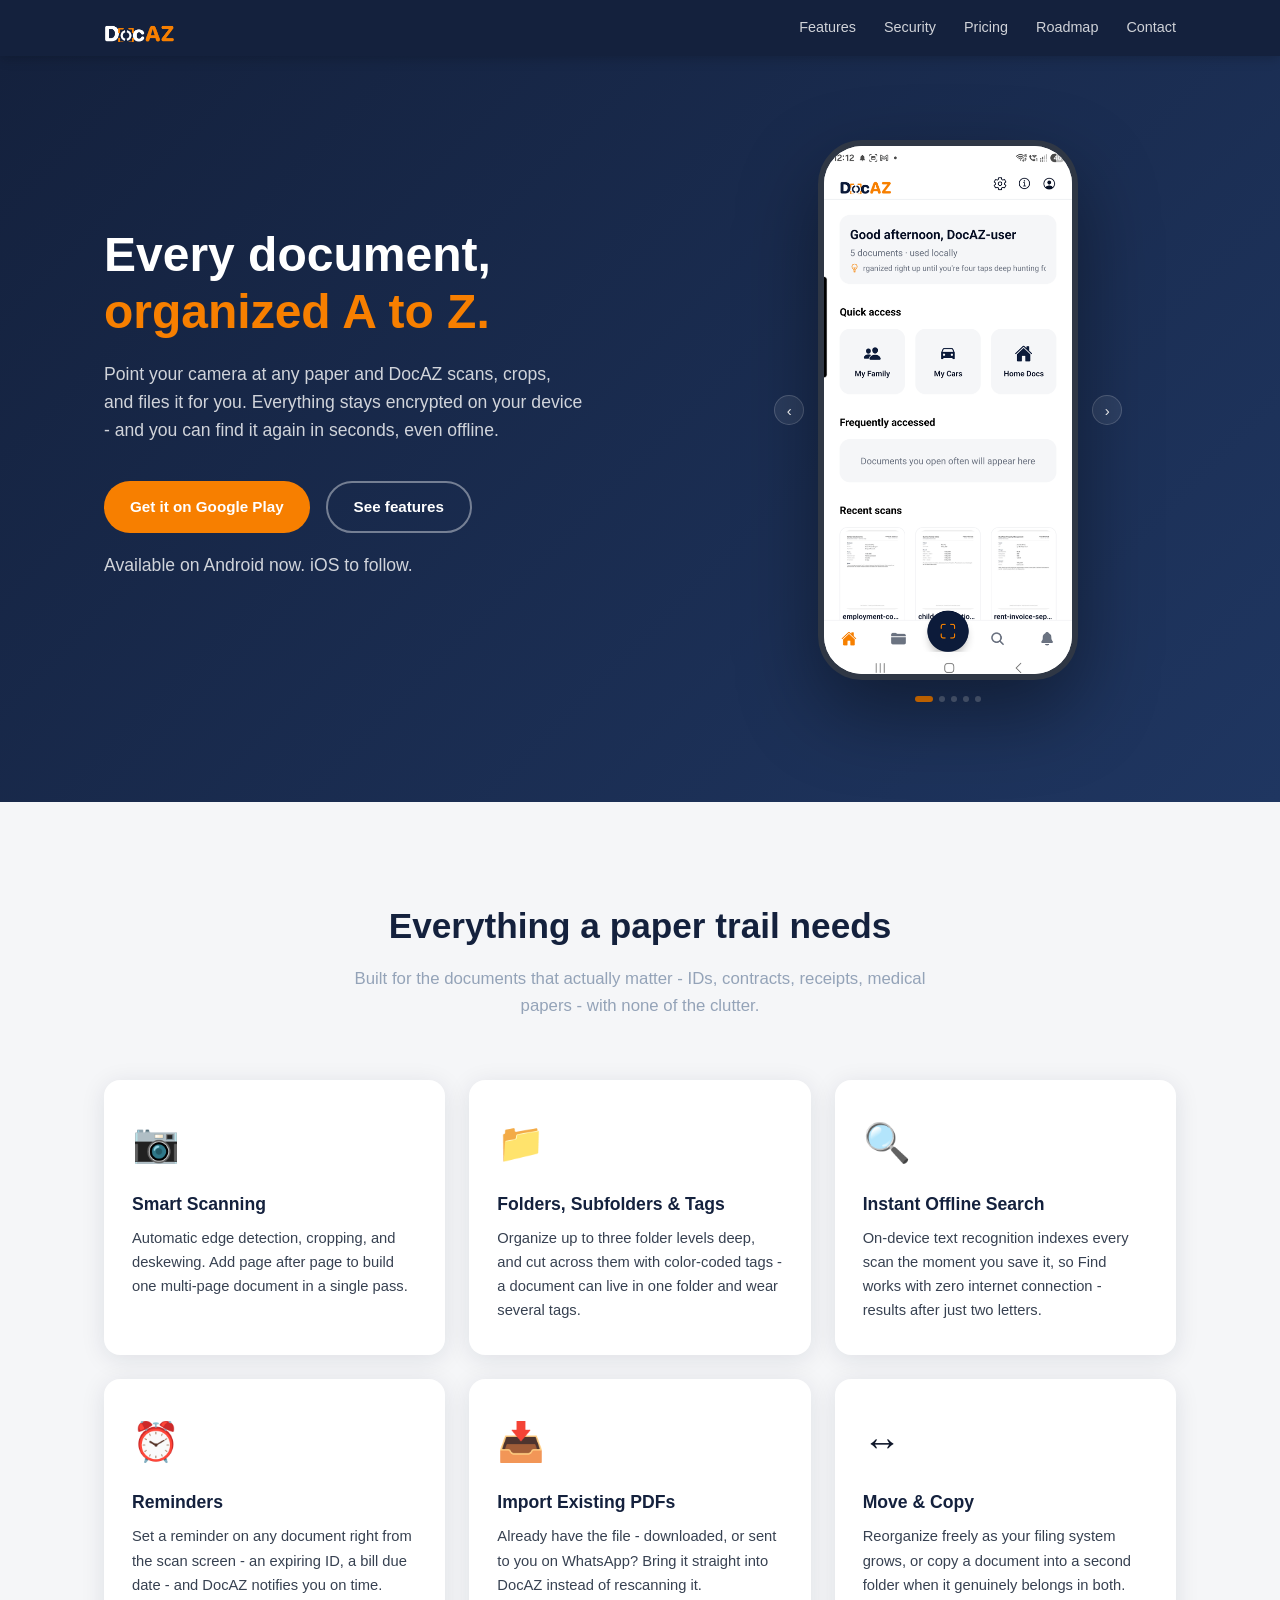
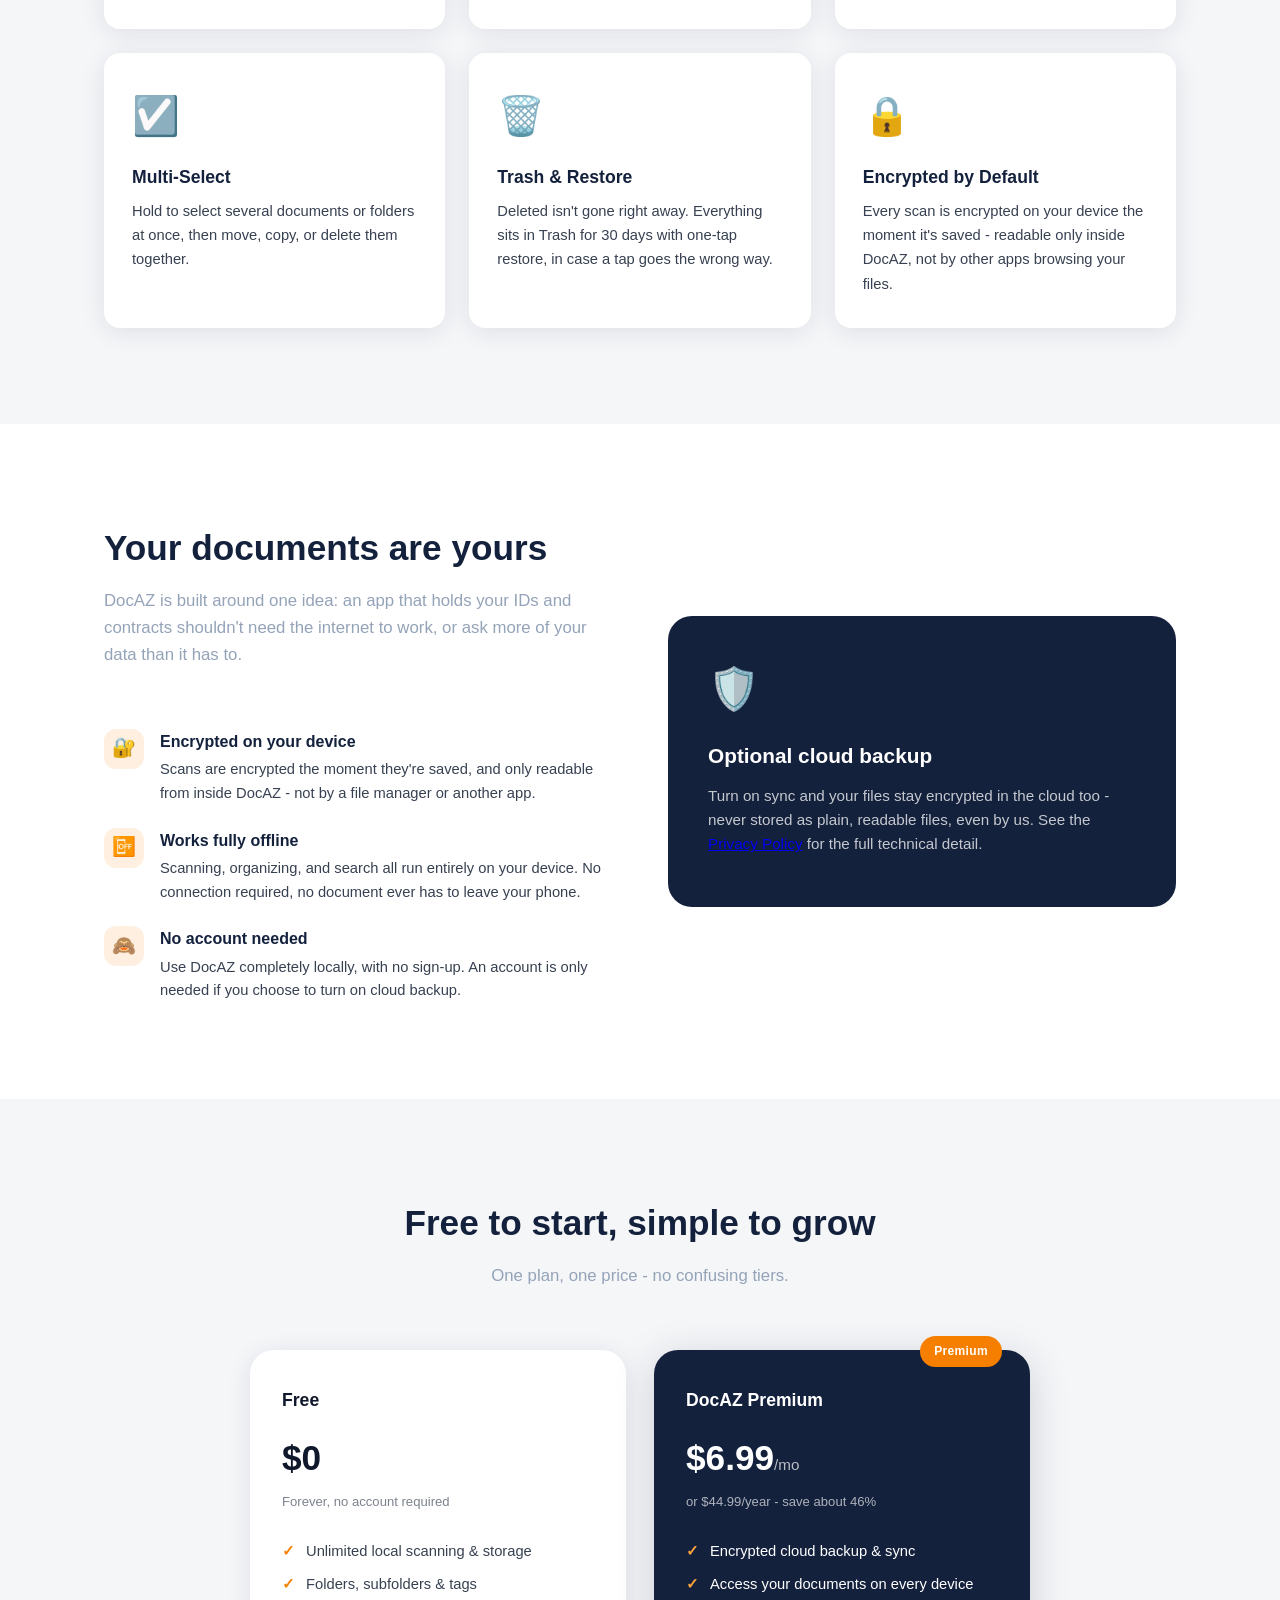
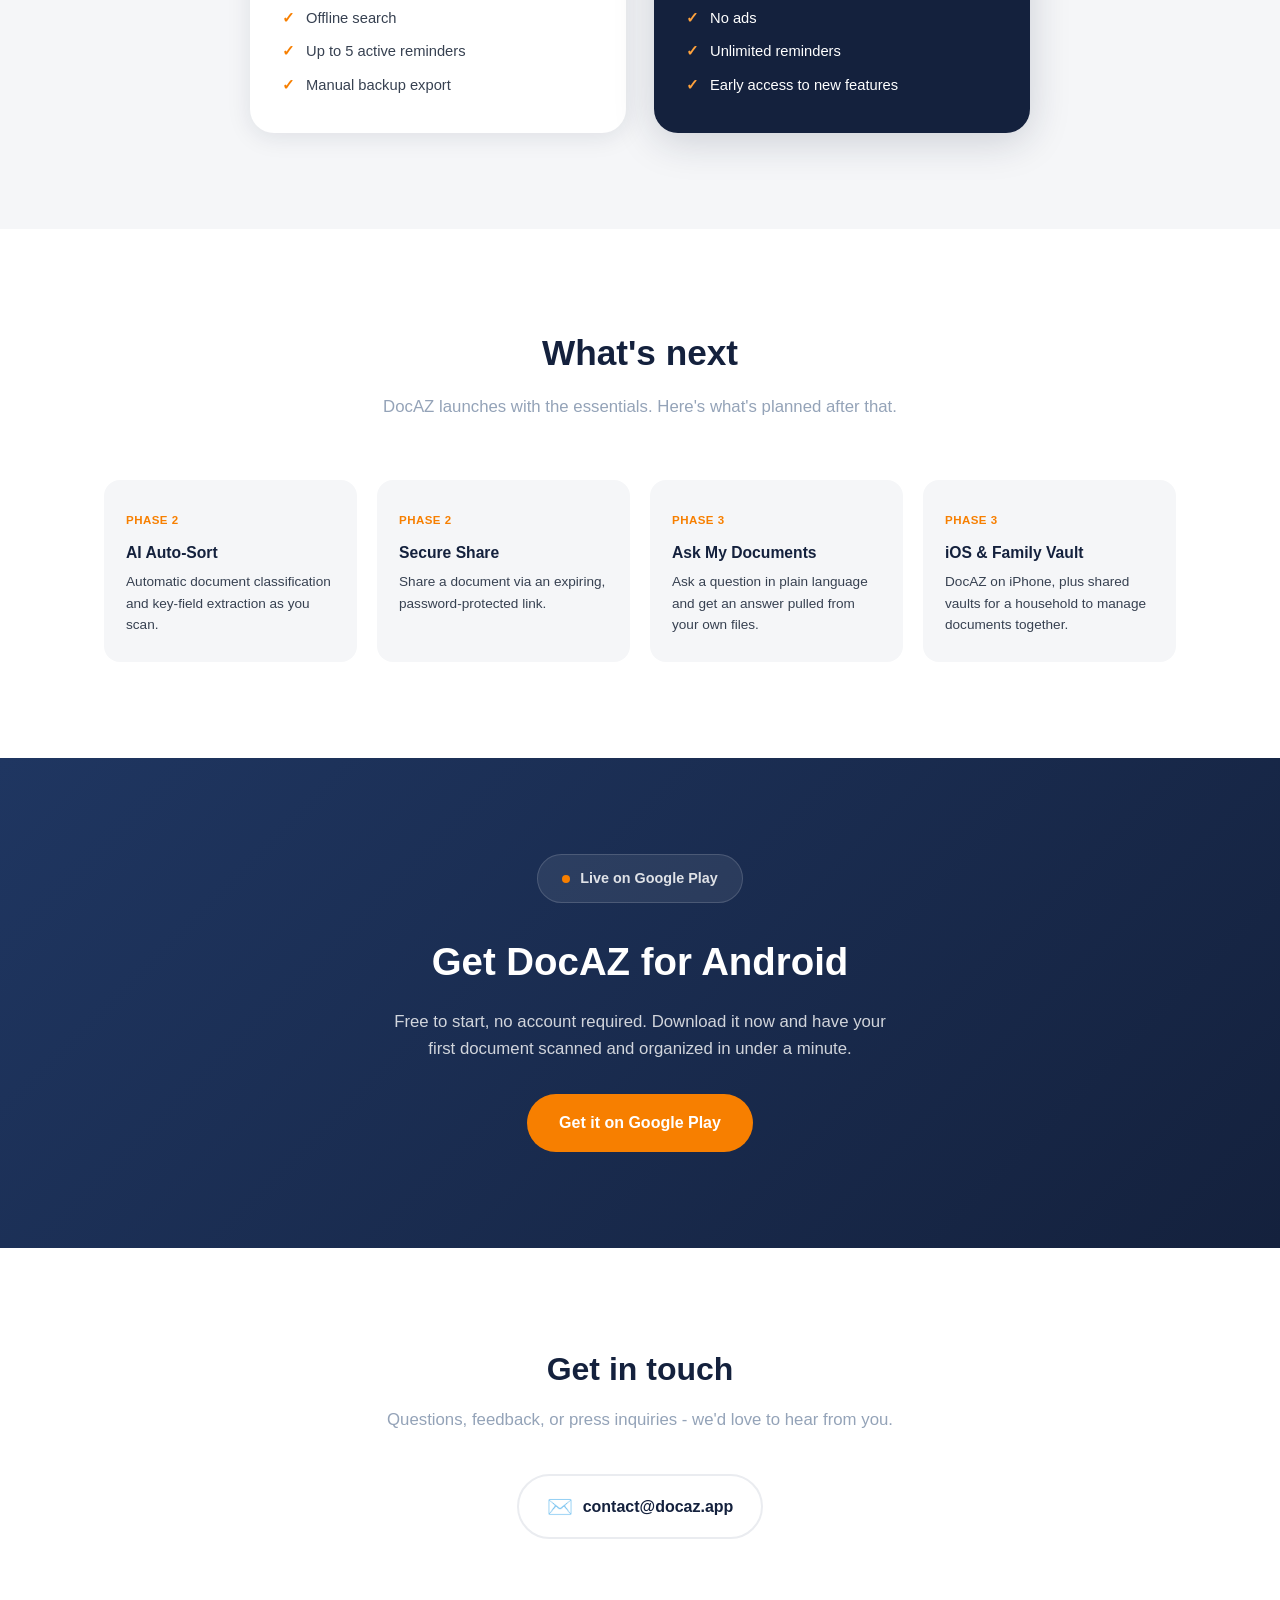
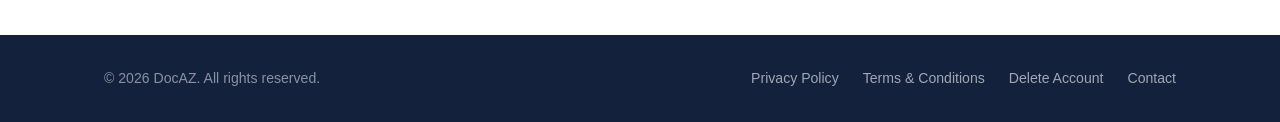
==== commit 659d1dea: "Replace em-dashes with plain hyphens across all site copy Co-Authored-By: Claude Sonnet 5 <noreply@a" ====
--- a/index.html
+++ b/index.html
@@ -4,8 +4,7 @@
   <meta charset="UTF-8" />
   <meta name="viewport" content="width=device-width, initial-scale=1.0" />
   <title>DocAZ – Documents, A to Z</title>
-  <meta name="description" content="DocAZ turns your phone into a document scanner. Scan, organize, and find any document in seconds — encrypted on your device, fully searchable offline." />
-  <link rel="icon" href="assets/img/favicon.svg" type="image/svg+xml" />
+  <meta name="description" content="DocAZ turns your phone into a document scanner. Scan, organize, and find any document in seconds - encrypted on your device, fully searchable offline." />
   <link rel="icon" href="assets/img/favicon-32.png" sizes="32x32" type="image/png" />
   <link rel="icon" href="assets/img/favicon-16.png" sizes="16x16" type="image/png" />
   <link rel="apple-touch-icon" href="assets/img/apple-touch-icon.png" />
@@ -34,7 +33,7 @@
     <div class="container hero-inner">
       <div class="hero-text">
         <h1>Every document, <span class="accent">organized A to Z.</span></h1>
-        <p>Point your camera at any paper and DocAZ scans, crops, and files it for you. Everything stays encrypted on your device — and you can find it again in seconds, even offline.</p>
+        <p>Point your camera at any paper and DocAZ scans, crops, and files it for you. Everything stays encrypted on your device - and you can find it again in seconds, even offline.</p>
         <div class="hero-cta">
           <a href="https://play.google.com/store/apps/details?id=com.docaz.app" class="btn btn-primary">Get it on Google Play</a>
           <a href="#features" class="btn btn-outline">See features</a>
@@ -64,7 +63,7 @@
   <section class="features" id="features">
     <div class="container">
       <h2 class="section-title">Everything a paper trail needs</h2>
-      <p class="section-sub">Built for the documents that actually matter — IDs, contracts, receipts, medical papers — with none of the clutter.</p>
+      <p class="section-sub">Built for the documents that actually matter - IDs, contracts, receipts, medical papers - with none of the clutter.</p>
       <div class="features-grid">
 
         <div class="feature-card">
@@ -76,25 +75,25 @@
         <div class="feature-card">
           <div class="feature-icon">📁</div>
           <h3>Folders, Subfolders &amp; Tags</h3>
-          <p>Organize up to three folder levels deep, and cut across them with color-coded tags — a document can live in one folder and wear several tags.</p>
+          <p>Organize up to three folder levels deep, and cut across them with color-coded tags - a document can live in one folder and wear several tags.</p>
         </div>
 
         <div class="feature-card">
           <div class="feature-icon">🔍</div>
           <h3>Instant Offline Search</h3>
-          <p>On-device text recognition indexes every scan the moment you save it, so Find works with zero internet connection — results after just two letters.</p>
+          <p>On-device text recognition indexes every scan the moment you save it, so Find works with zero internet connection - results after just two letters.</p>
         </div>
 
         <div class="feature-card">
           <div class="feature-icon">⏰</div>
           <h3>Reminders</h3>
-          <p>Set a reminder on any document right from the scan screen — an expiring ID, a bill due date — and DocAZ notifies you on time.</p>
+          <p>Set a reminder on any document right from the scan screen - an expiring ID, a bill due date - and DocAZ notifies you on time.</p>
         </div>
 
         <div class="feature-card">
           <div class="feature-icon">📥</div>
           <h3>Import Existing PDFs</h3>
-          <p>Already have the file — downloaded, or sent to you on WhatsApp? Bring it straight into DocAZ instead of rescanning it.</p>
+          <p>Already have the file - downloaded, or sent to you on WhatsApp? Bring it straight into DocAZ instead of rescanning it.</p>
         </div>
 
         <div class="feature-card">
@@ -118,7 +117,7 @@
         <div class="feature-card">
           <div class="feature-icon">🔒</div>
           <h3>Encrypted by Default</h3>
-          <p>Every scan is encrypted on your device the moment it's saved — readable only inside DocAZ, not by other apps browsing your files.</p>
+          <p>Every scan is encrypted on your device the moment it's saved - readable only inside DocAZ, not by other apps browsing your files.</p>
         </div>
 
       </div>
@@ -136,7 +135,7 @@
             <div class="icon">🔐</div>
             <div>
               <h4>Encrypted on your device</h4>
-              <p>Scans are encrypted the moment they're saved, and only readable from inside DocAZ — not by a file manager or another app.</p>
+              <p>Scans are encrypted the moment they're saved, and only readable from inside DocAZ - not by a file manager or another app.</p>
             </div>
           </li>
           <li>
@@ -158,7 +157,7 @@
       <div class="security-card">
         <div class="lock">🛡️</div>
         <h3>Optional cloud backup</h3>
-        <p>Turn on sync and your files stay encrypted in the cloud too — never stored as plain, readable files, even by us. See the <a href="privacy.html">Privacy Policy</a> for the full technical detail.</p>
+        <p>Turn on sync and your files stay encrypted in the cloud too - never stored as plain, readable files, even by us. See the <a href="privacy.html">Privacy Policy</a> for the full technical detail.</p>
       </div>
     </div>
   </section>
@@ -167,7 +166,7 @@
   <section class="pricing" id="pricing">
     <div class="container">
       <h2 class="section-title">Free to start, simple to grow</h2>
-      <p class="section-sub">One plan, one price — no confusing tiers.</p>
+      <p class="section-sub">One plan, one price - no confusing tiers.</p>
       <div class="pricing-grid">
 
         <div class="pricing-card">
@@ -187,7 +186,7 @@
           <div class="pricing-badge">Premium</div>
           <h3>DocAZ Premium</h3>
           <div class="price">$6.99<span>/mo</span></div>
-          <p class="price-sub">or $44.99/year — save about 46%</p>
+          <p class="price-sub">or $44.99/year - save about 46%</p>
           <ul>
             <li>Encrypted cloud backup &amp; sync</li>
             <li>Access your documents on every device</li>
@@ -250,7 +249,7 @@
   <section class="contact" id="contact">
     <div class="container contact-inner">
       <h2>Get in touch</h2>
-      <p>Questions, feedback, or press inquiries — we'd love to hear from you.</p>
+      <p>Questions, feedback, or press inquiries - we'd love to hear from you.</p>
       <div class="contact-links">
         <a href="mailto:contact@docaz.app" class="contact-link">
           <span class="contact-icon">✉️</span>
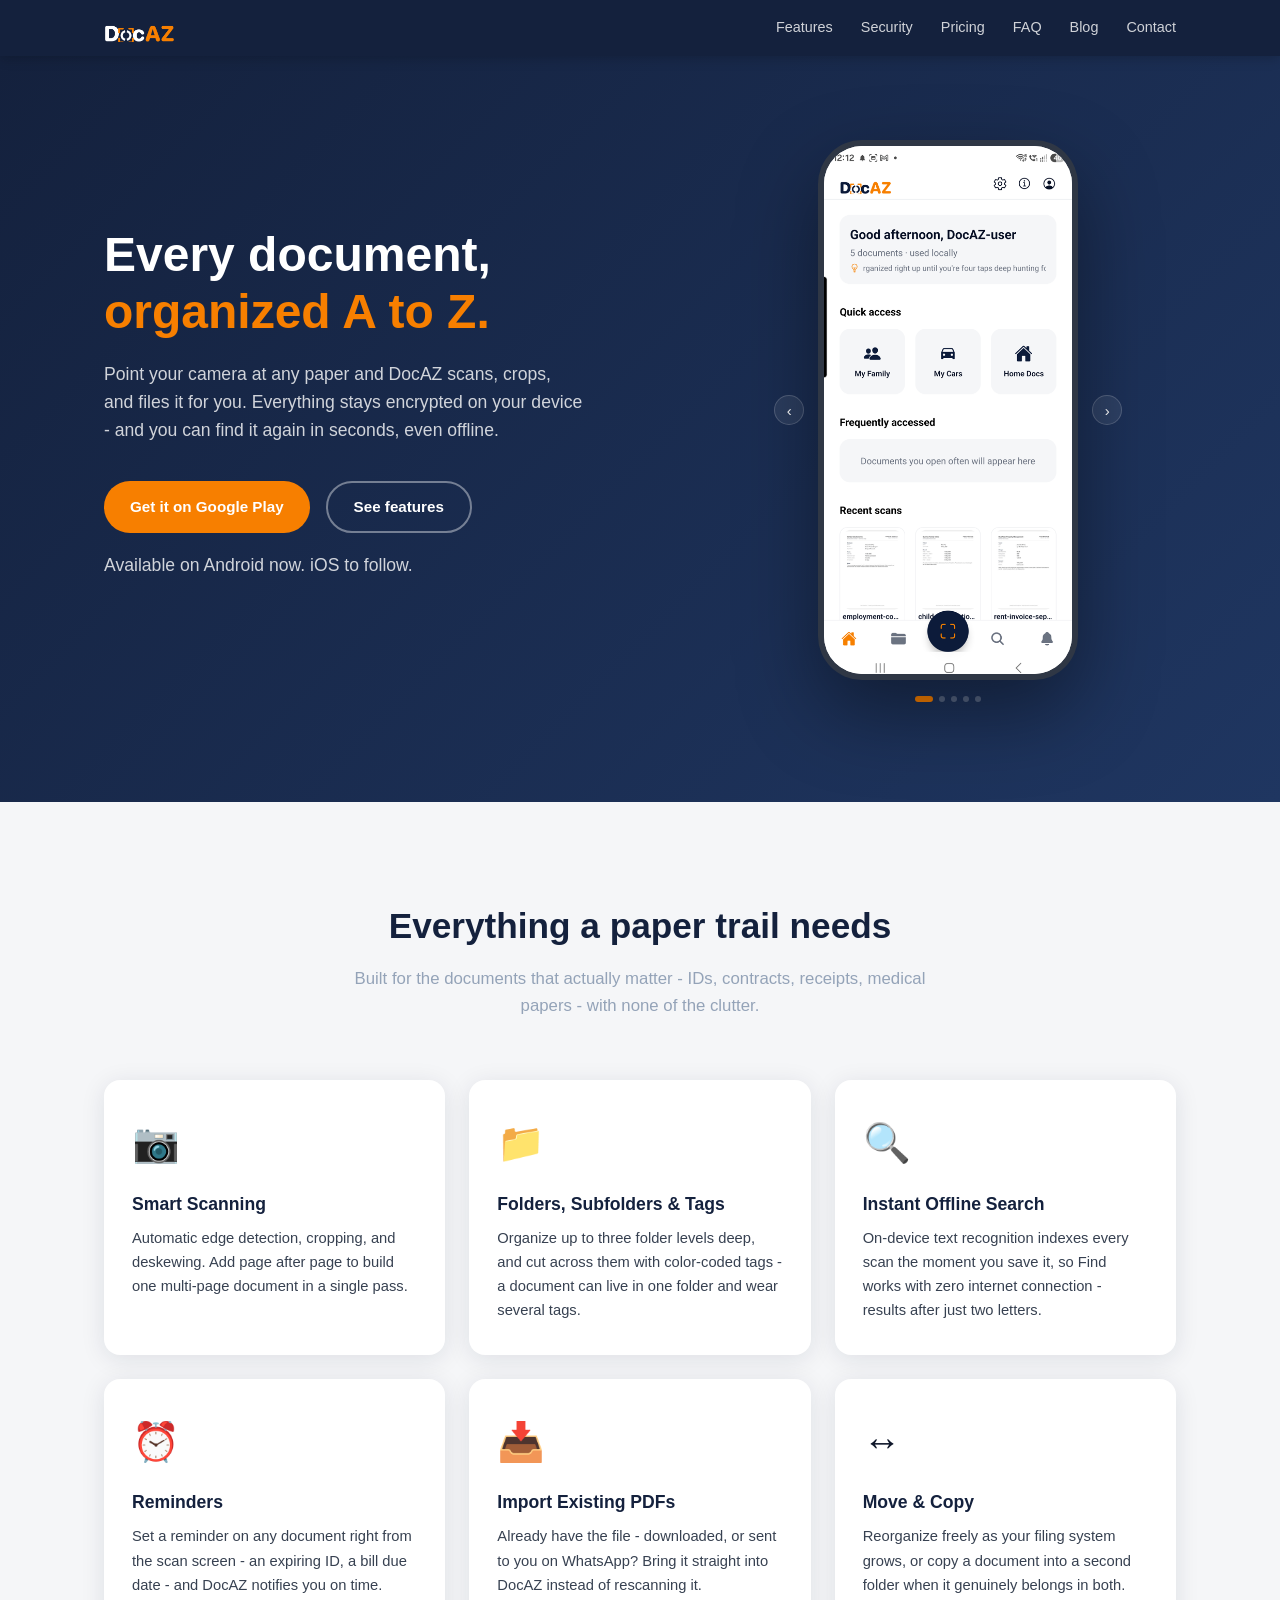
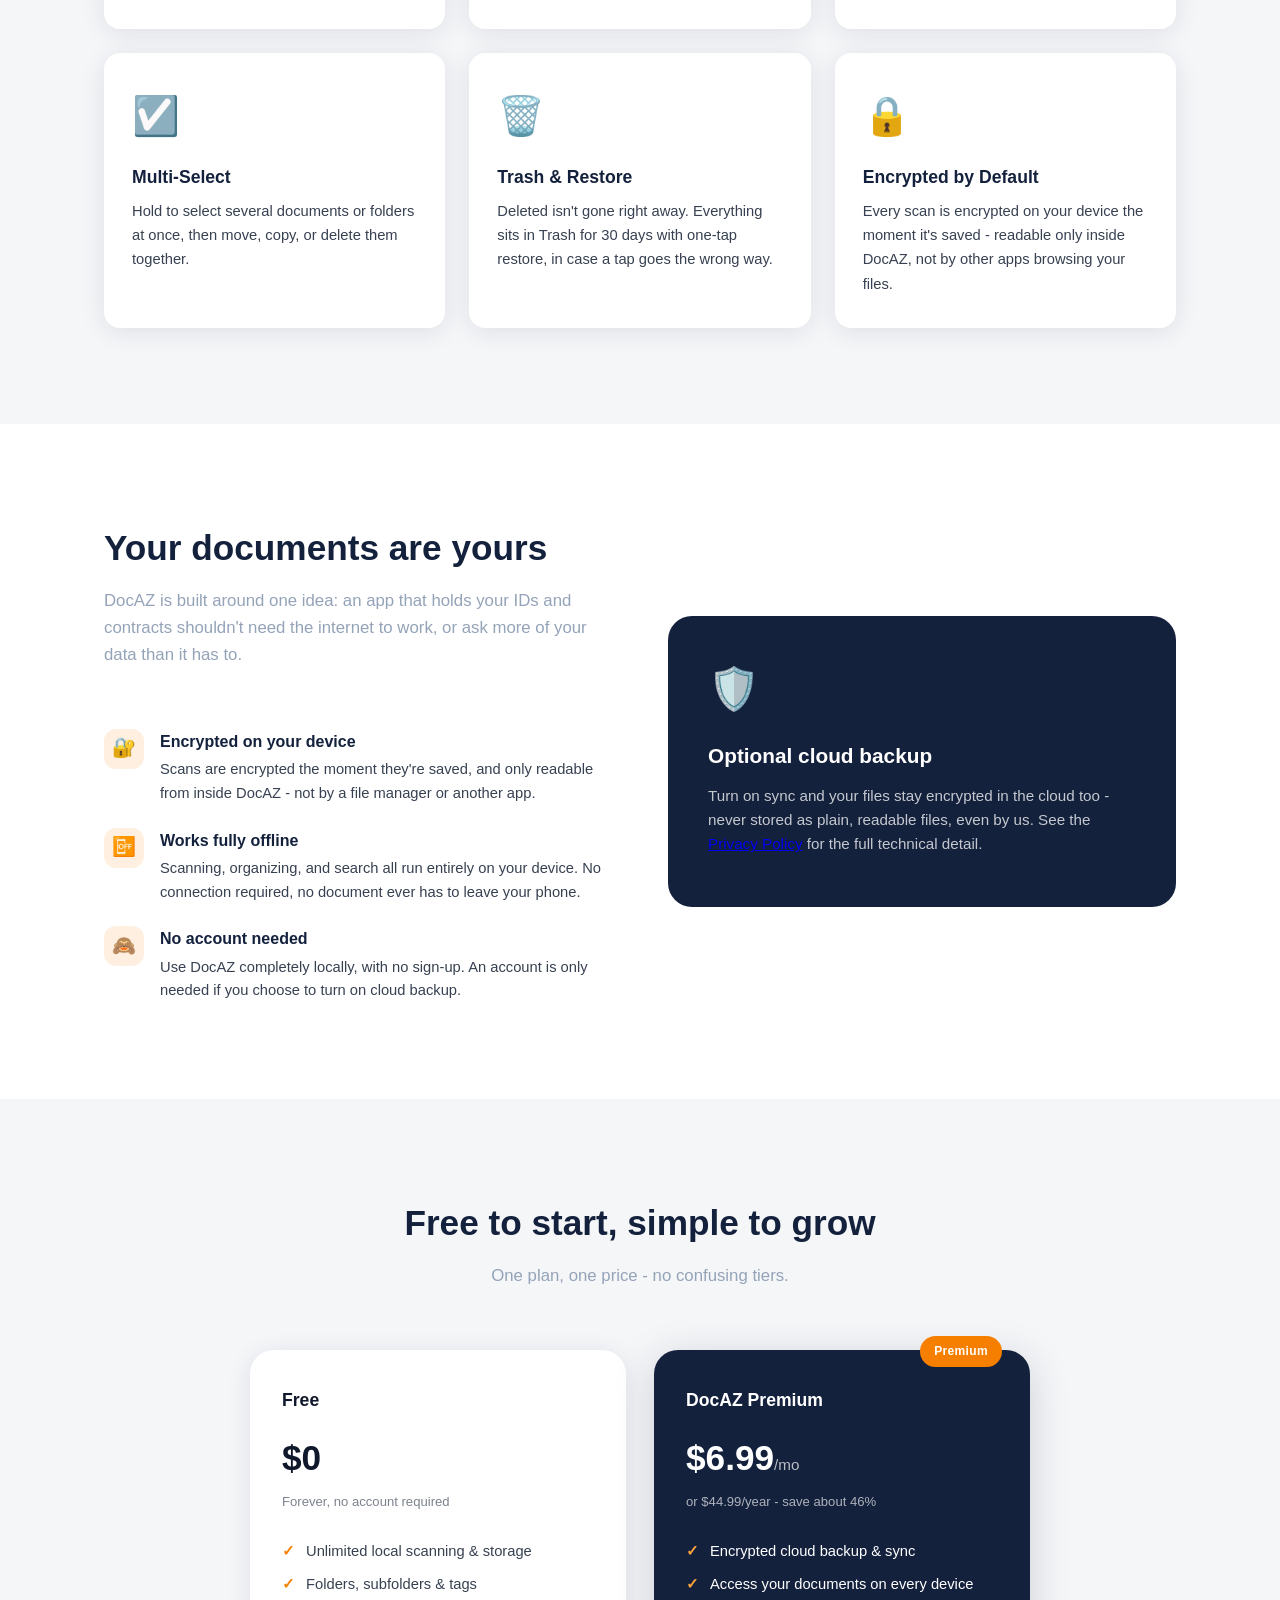
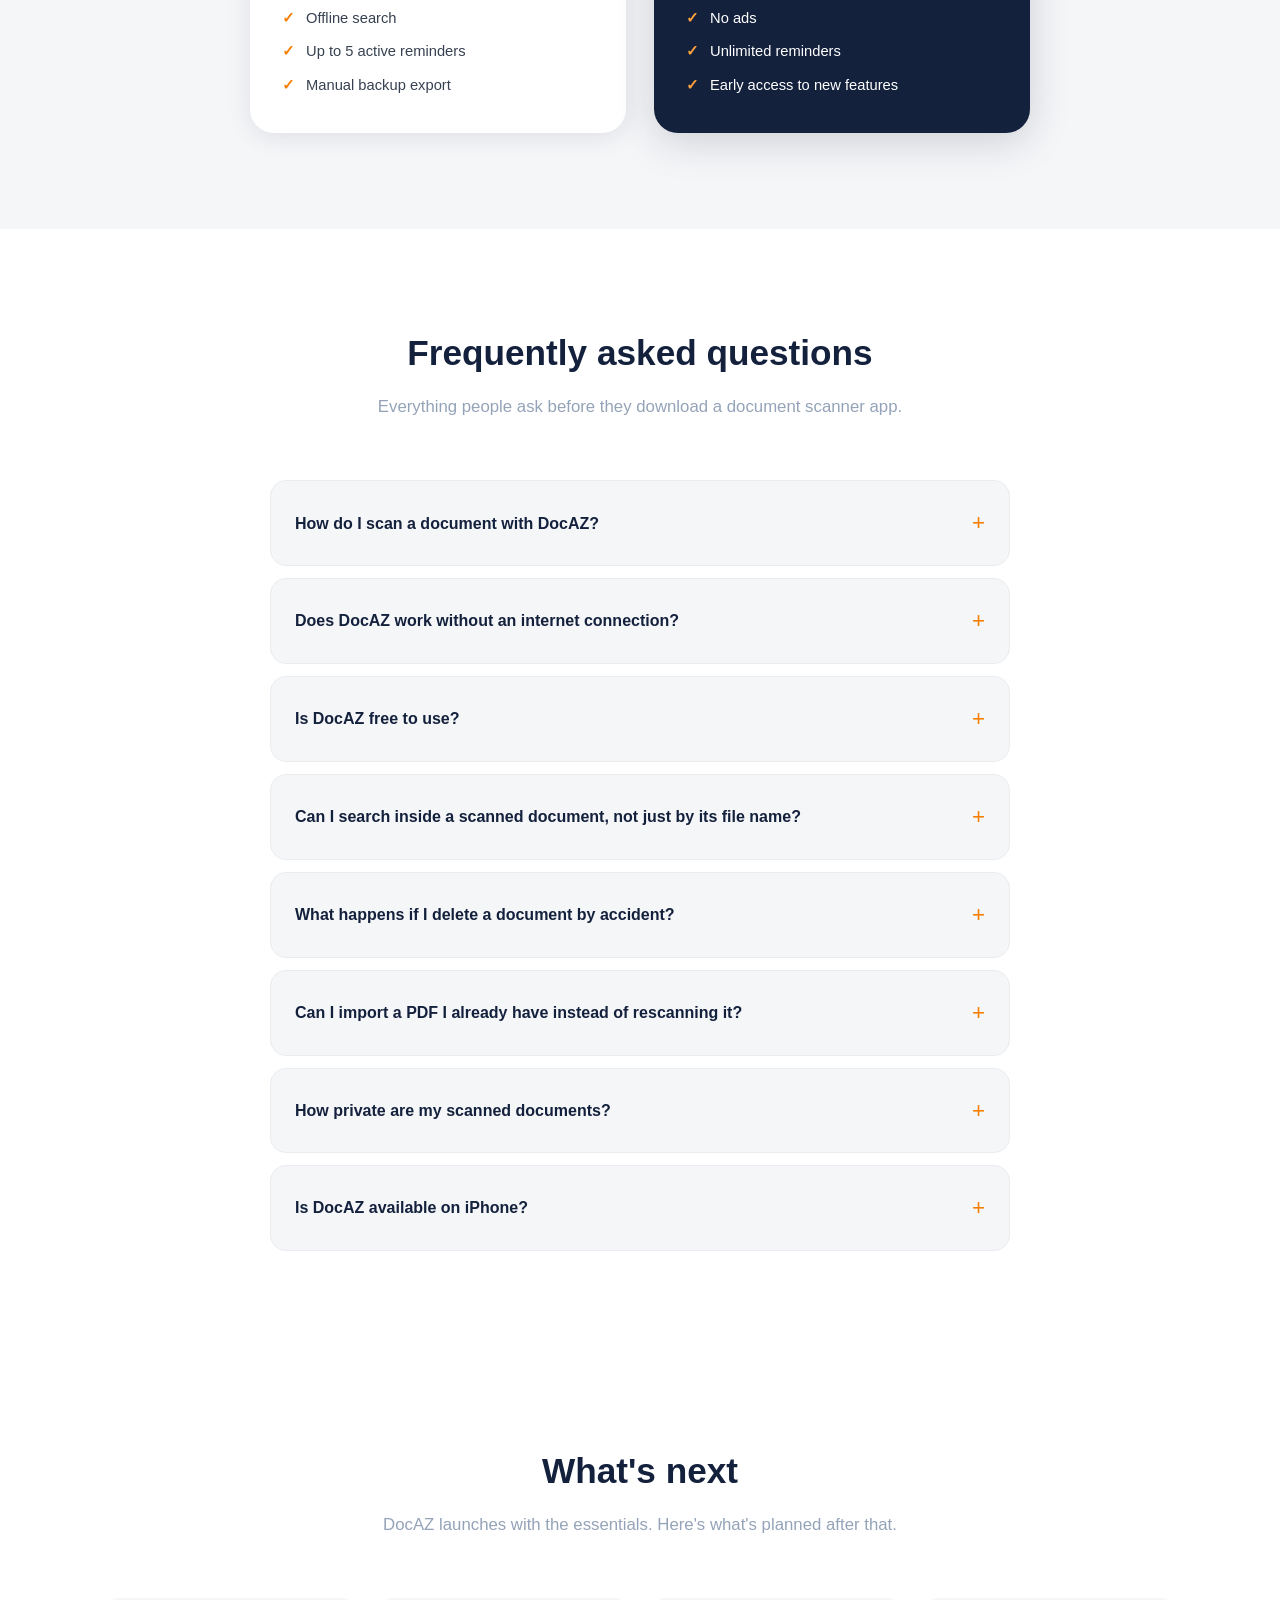
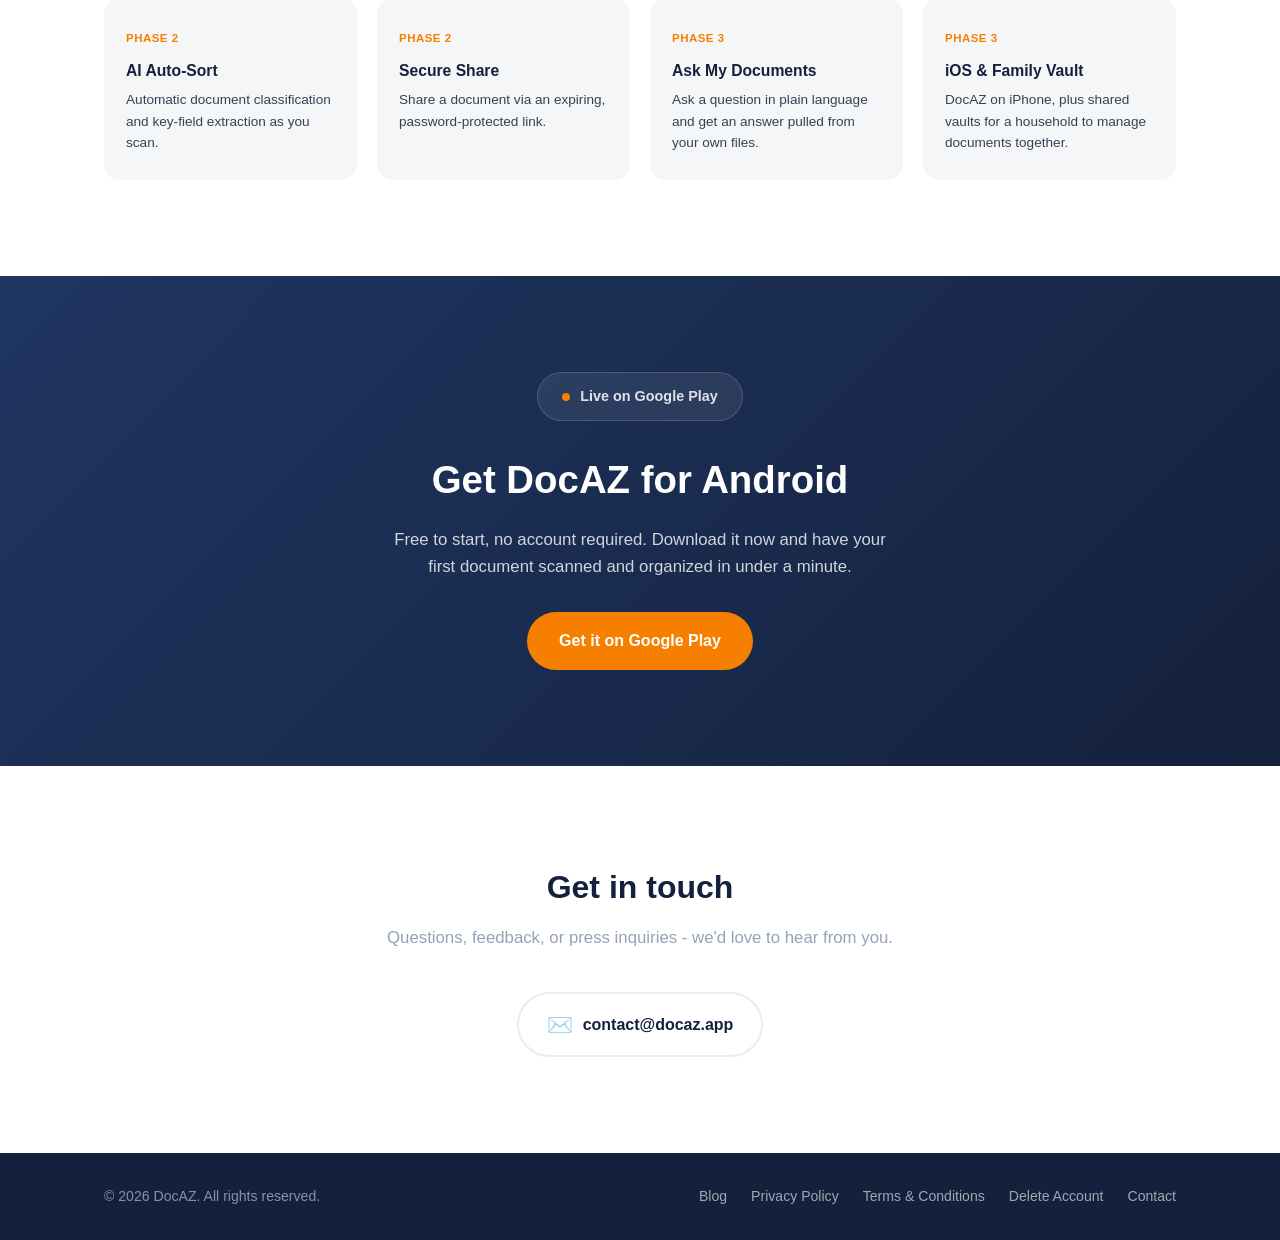
==== commit 4d8695cf: "Add FAQ section and a blog with 3 SEO articles Content marketing pass: an on-page FAQ (with FAQPage " ====
--- a/index.html
+++ b/index.html
@@ -3,12 +3,90 @@
 <head>
   <meta charset="UTF-8" />
   <meta name="viewport" content="width=device-width, initial-scale=1.0" />
-  <title>DocAZ – Documents, A to Z</title>
-  <meta name="description" content="DocAZ turns your phone into a document scanner. Scan, organize, and find any document in seconds - encrypted on your device, fully searchable offline." />
+  <title>DocAZ – PDF Scanner & Document Organizer App</title>
+  <meta name="description" content="DocAZ is a PDF scanner and document organizer for your phone. Scan, organize, and find any document in seconds - encrypted on your device, fully searchable offline." />
+  <link rel="canonical" href="https://docaz.app/" />
   <link rel="icon" href="assets/img/favicon-32.png" sizes="32x32" type="image/png" />
   <link rel="icon" href="assets/img/favicon-16.png" sizes="16x16" type="image/png" />
   <link rel="apple-touch-icon" href="assets/img/apple-touch-icon.png" />
   <link rel="stylesheet" href="assets/css/style.css" />
+
+  <meta property="og:type" content="website" />
+  <meta property="og:url" content="https://docaz.app/" />
+  <meta property="og:title" content="DocAZ – PDF Scanner & Document Organizer App" />
+  <meta property="og:description" content="Scan, organize, and find any document in seconds - encrypted on your device, fully searchable offline." />
+  <meta property="og:image" content="https://docaz.app/assets/img/og-image.png" />
+  <meta name="twitter:card" content="summary_large_image" />
+  <meta name="twitter:title" content="DocAZ – PDF Scanner & Document Organizer App" />
+  <meta name="twitter:description" content="Scan, organize, and find any document in seconds - encrypted on your device, fully searchable offline." />
+  <meta name="twitter:image" content="https://docaz.app/assets/img/og-image.png" />
+
+  <script type="application/ld+json">
+  {
+    "@context": "https://schema.org",
+    "@type": "SoftwareApplication",
+    "name": "DocAZ",
+    "applicationCategory": "BusinessApplication",
+    "operatingSystem": "Android",
+    "url": "https://docaz.app/",
+    "description": "DocAZ is a PDF scanner and document organizer for your phone. Scan, organize, and find any document in seconds - encrypted on your device, fully searchable offline.",
+    "offers": {
+      "@type": "Offer",
+      "price": "0",
+      "priceCurrency": "USD"
+    },
+    "downloadUrl": "https://play.google.com/store/apps/details?id=com.docaz.app"
+  }
+  </script>
+
+  <script type="application/ld+json">
+  {
+    "@context": "https://schema.org",
+    "@type": "FAQPage",
+    "mainEntity": [
+      {
+        "@type": "Question",
+        "name": "How do I scan a document with DocAZ?",
+        "acceptedAnswer": { "@type": "Answer", "text": "Open the Scan tab, point your camera at the paper, and DocAZ detects the edges and crops it automatically. Add more pages to build one multi-page PDF, then save it straight into a folder." }
+      },
+      {
+        "@type": "Question",
+        "name": "Does DocAZ work without an internet connection?",
+        "acceptedAnswer": { "@type": "Answer", "text": "Yes. Scanning, organizing into folders, and searching all run entirely on your device - no Wi-Fi or mobile data needed, and no account required to use any of it." }
+      },
+      {
+        "@type": "Question",
+        "name": "Is DocAZ free to use?",
+        "acceptedAnswer": { "@type": "Answer", "text": "Yes. Unlimited local scanning, storage, folders, tags, offline search, and up to 5 active reminders are free forever. Premium ($6.99/mo or $44.99/year) adds encrypted cloud backup, multi-device sync, and unlimited reminders." }
+      },
+      {
+        "@type": "Question",
+        "name": "Can I search inside a scanned document, not just by its file name?",
+        "acceptedAnswer": { "@type": "Answer", "text": "Yes. DocAZ runs on-device text recognition (OCR) on every scan as soon as you save it, so Find can match words written inside the document itself, fully offline." }
+      },
+      {
+        "@type": "Question",
+        "name": "What happens if I delete a document by accident?",
+        "acceptedAnswer": { "@type": "Answer", "text": "It goes to Trash first, not straight to permanent deletion. You have 30 days to restore it with one tap before it's removed for good." }
+      },
+      {
+        "@type": "Question",
+        "name": "Can I import a PDF I already have instead of rescanning it?",
+        "acceptedAnswer": { "@type": "Answer", "text": "Yes. Use Import in the Documents tab to bring in any existing PDF - from downloads, email, or WhatsApp - and DocAZ indexes it for search the same way it does a fresh scan." }
+      },
+      {
+        "@type": "Question",
+        "name": "How private are my scanned documents?",
+        "acceptedAnswer": { "@type": "Answer", "text": "Every document is encrypted on your device (AES-256) the moment it's saved, readable only from inside DocAZ. If you turn on cloud backup, it stays encrypted in the cloud too." }
+      },
+      {
+        "@type": "Question",
+        "name": "Is DocAZ available on iPhone?",
+        "acceptedAnswer": { "@type": "Answer", "text": "Not yet - DocAZ is Android-only today. iOS is on the roadmap." }
+      }
+    ]
+  }
+  </script>
 </head>
 <body>
 
@@ -22,7 +100,8 @@
         <a href="#features">Features</a>
         <a href="#security">Security</a>
         <a href="#pricing">Pricing</a>
-        <a href="#roadmap">Roadmap</a>
+        <a href="#faq">FAQ</a>
+        <a href="blog/">Blog</a>
         <a href="#contact">Contact</a>
       </nav>
     </div>
@@ -200,6 +279,57 @@
     </div>
   </section>
 
+  <!-- FAQ -->
+  <section class="faq" id="faq">
+    <div class="container">
+      <h2 class="section-title">Frequently asked questions</h2>
+      <p class="section-sub">Everything people ask before they download a document scanner app.</p>
+      <div class="faq-list">
+
+        <details class="faq-item">
+          <summary>How do I scan a document with DocAZ?</summary>
+          <p>Open the Scan tab, point your camera at the paper, and DocAZ detects the edges and crops it automatically. Add more pages to build one multi-page PDF, then save it straight into a folder.</p>
+        </details>
+
+        <details class="faq-item">
+          <summary>Does DocAZ work without an internet connection?</summary>
+          <p>Yes. Scanning, organizing into folders, and searching all run entirely on your device - no Wi-Fi or mobile data needed, and no account required to use any of it.</p>
+        </details>
+
+        <details class="faq-item">
+          <summary>Is DocAZ free to use?</summary>
+          <p>Yes. Unlimited local scanning, storage, folders, tags, offline search, and up to 5 active reminders are free forever. Premium ($6.99/mo or $44.99/year) adds encrypted cloud backup, multi-device sync, and unlimited reminders.</p>
+        </details>
+
+        <details class="faq-item">
+          <summary>Can I search inside a scanned document, not just by its file name?</summary>
+          <p>Yes. DocAZ runs on-device text recognition (OCR) on every scan as soon as you save it, so Find can match words written inside the document itself, fully offline.</p>
+        </details>
+
+        <details class="faq-item">
+          <summary>What happens if I delete a document by accident?</summary>
+          <p>It goes to Trash first, not straight to permanent deletion. You have 30 days to restore it with one tap before it's removed for good.</p>
+        </details>
+
+        <details class="faq-item">
+          <summary>Can I import a PDF I already have instead of rescanning it?</summary>
+          <p>Yes. Use Import in the Documents tab to bring in any existing PDF - from downloads, email, or WhatsApp - and DocAZ indexes it for search the same way it does a fresh scan.</p>
+        </details>
+
+        <details class="faq-item">
+          <summary>How private are my scanned documents?</summary>
+          <p>Every document is encrypted on your device (AES-256) the moment it's saved, readable only from inside DocAZ. If you turn on cloud backup, it stays encrypted in the cloud too.</p>
+        </details>
+
+        <details class="faq-item">
+          <summary>Is DocAZ available on iPhone?</summary>
+          <p>Not yet - DocAZ is Android-only today. iOS is on the roadmap.</p>
+        </details>
+
+      </div>
+    </div>
+  </section>
+
   <!-- ROADMAP -->
   <section class="roadmap" id="roadmap">
     <div class="container">
@@ -264,6 +394,7 @@
     <div class="container footer-inner">
       <p>&copy; 2026 DocAZ. All rights reserved.</p>
       <div class="footer-links">
+        <a href="blog/">Blog</a>
         <a href="privacy.html">Privacy Policy</a>
         <a href="terms.html">Terms &amp; Conditions</a>
         <a href="delete-account.html">Delete Account</a>
--- a/assets/css/style.css
+++ b/assets/css/style.css
@@ -283,6 +283,55 @@
 .footer-links a { color: rgba(255,255,255,.6); text-decoration: none; font-size: .88rem; transition: color .2s; }
 .footer-links a:hover { color: var(--orange-light); }
 
+/* ── FAQ ──────────────────────────────────────────────────────────────────── */
+.faq { padding: 96px 0; background: var(--white); }
+.faq-list { max-width: 740px; margin: 0 auto; display: flex; flex-direction: column; gap: 12px; }
+.faq-item {
+  background: var(--gray-50); border-radius: var(--radius);
+  padding: 4px 24px; border: 1px solid var(--gray-100);
+}
+.faq-item summary {
+  font-weight: 700; color: var(--navy); font-size: 1rem;
+  padding: 20px 0; cursor: pointer; list-style: none;
+  display: flex; align-items: center; justify-content: space-between; gap: 16px;
+}
+.faq-item summary::-webkit-details-marker { display: none; }
+.faq-item summary::after {
+  content: "+"; font-size: 1.4rem; font-weight: 400; color: var(--orange); flex-shrink: 0;
+}
+.faq-item[open] summary::after { content: "–"; }
+.faq-item p { color: var(--gray-700); padding: 0 0 20px; margin: -8px 0 0; }
+
+/* ── Blog ─────────────────────────────────────────────────────────────────── */
+.blog-grid { display: grid; grid-template-columns: repeat(3, 1fr); gap: 24px; }
+.blog-card {
+  background: var(--white); border-radius: var(--radius);
+  padding: 28px 26px; box-shadow: var(--shadow);
+  text-decoration: none; display: flex; flex-direction: column; gap: 10px;
+  transition: transform .2s, box-shadow .2s;
+}
+.blog-card:hover { transform: translateY(-4px); box-shadow: var(--shadow-lg); }
+.blog-card .blog-tag {
+  font-size: .72rem; font-weight: 700; color: var(--orange);
+  text-transform: uppercase; letter-spacing: .04em;
+}
+.blog-card h3 { font-size: 1.1rem; font-weight: 700; color: var(--navy); }
+.blog-card p { font-size: .9rem; color: var(--gray-700); line-height: 1.6; }
+.blog-article { padding: 64px 0 40px; }
+.blog-article .article-body { max-width: 680px; margin: 0 auto; }
+.article-body h2 { font-size: 1.3rem; font-weight: 700; color: var(--navy); margin: 36px 0 10px; }
+.article-body h2:first-child { margin-top: 0; }
+.article-body p, .article-body li { color: var(--gray-700); line-height: 1.8; margin-bottom: 14px; font-size: 1rem; }
+.article-body ul, .article-body ol { padding-left: 24px; margin-bottom: 14px; }
+.article-body a { color: var(--orange); }
+.article-cta {
+  background: var(--navy); border-radius: var(--radius-lg);
+  padding: 32px; text-align: center; margin: 40px 0 0;
+}
+.article-cta p { color: rgba(255,255,255,.85); margin-bottom: 18px; }
+.back-link { display: inline-block; margin-bottom: 20px; color: rgba(255,255,255,.6); text-decoration: none; font-size: .88rem; }
+.back-link:hover { color: var(--white); }
+
 /* ── Pages (privacy, terms) ───────────────────────────────────────────────── */
 .page-hero {
   background: var(--navy);
